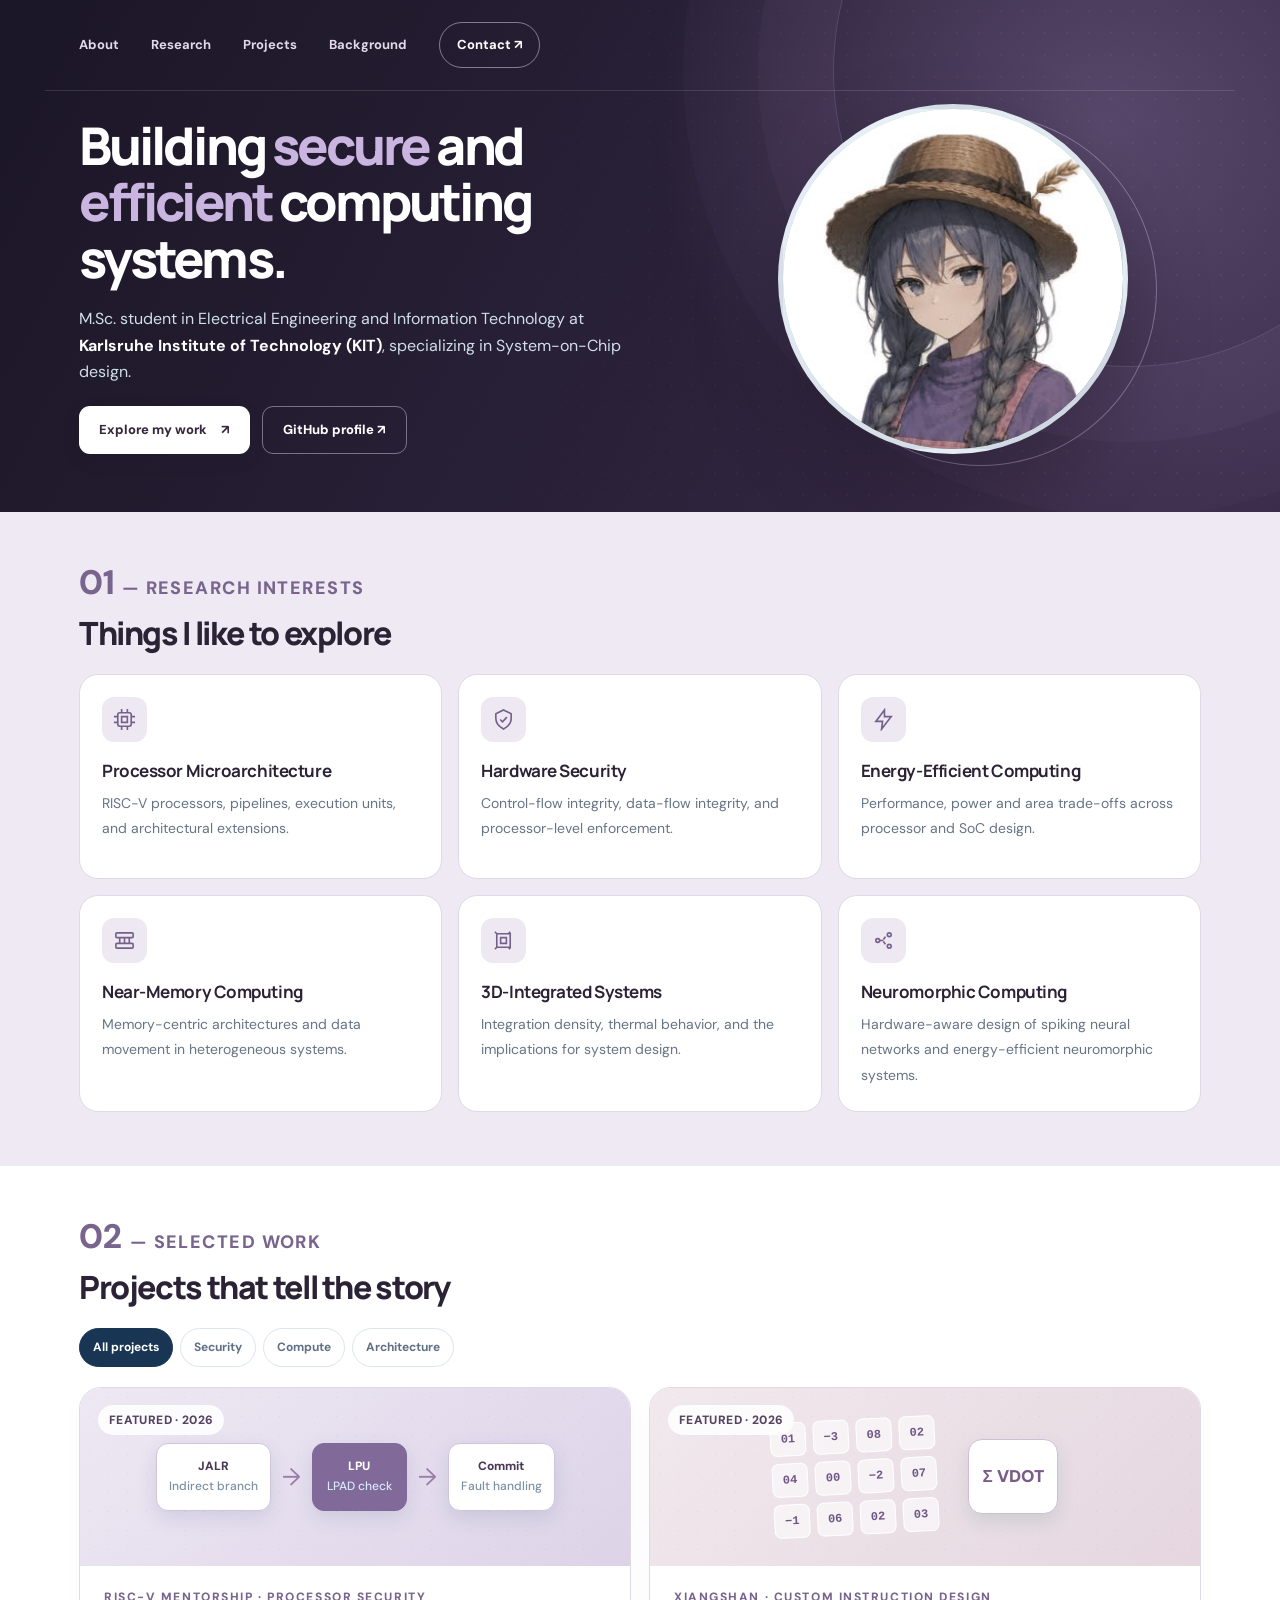
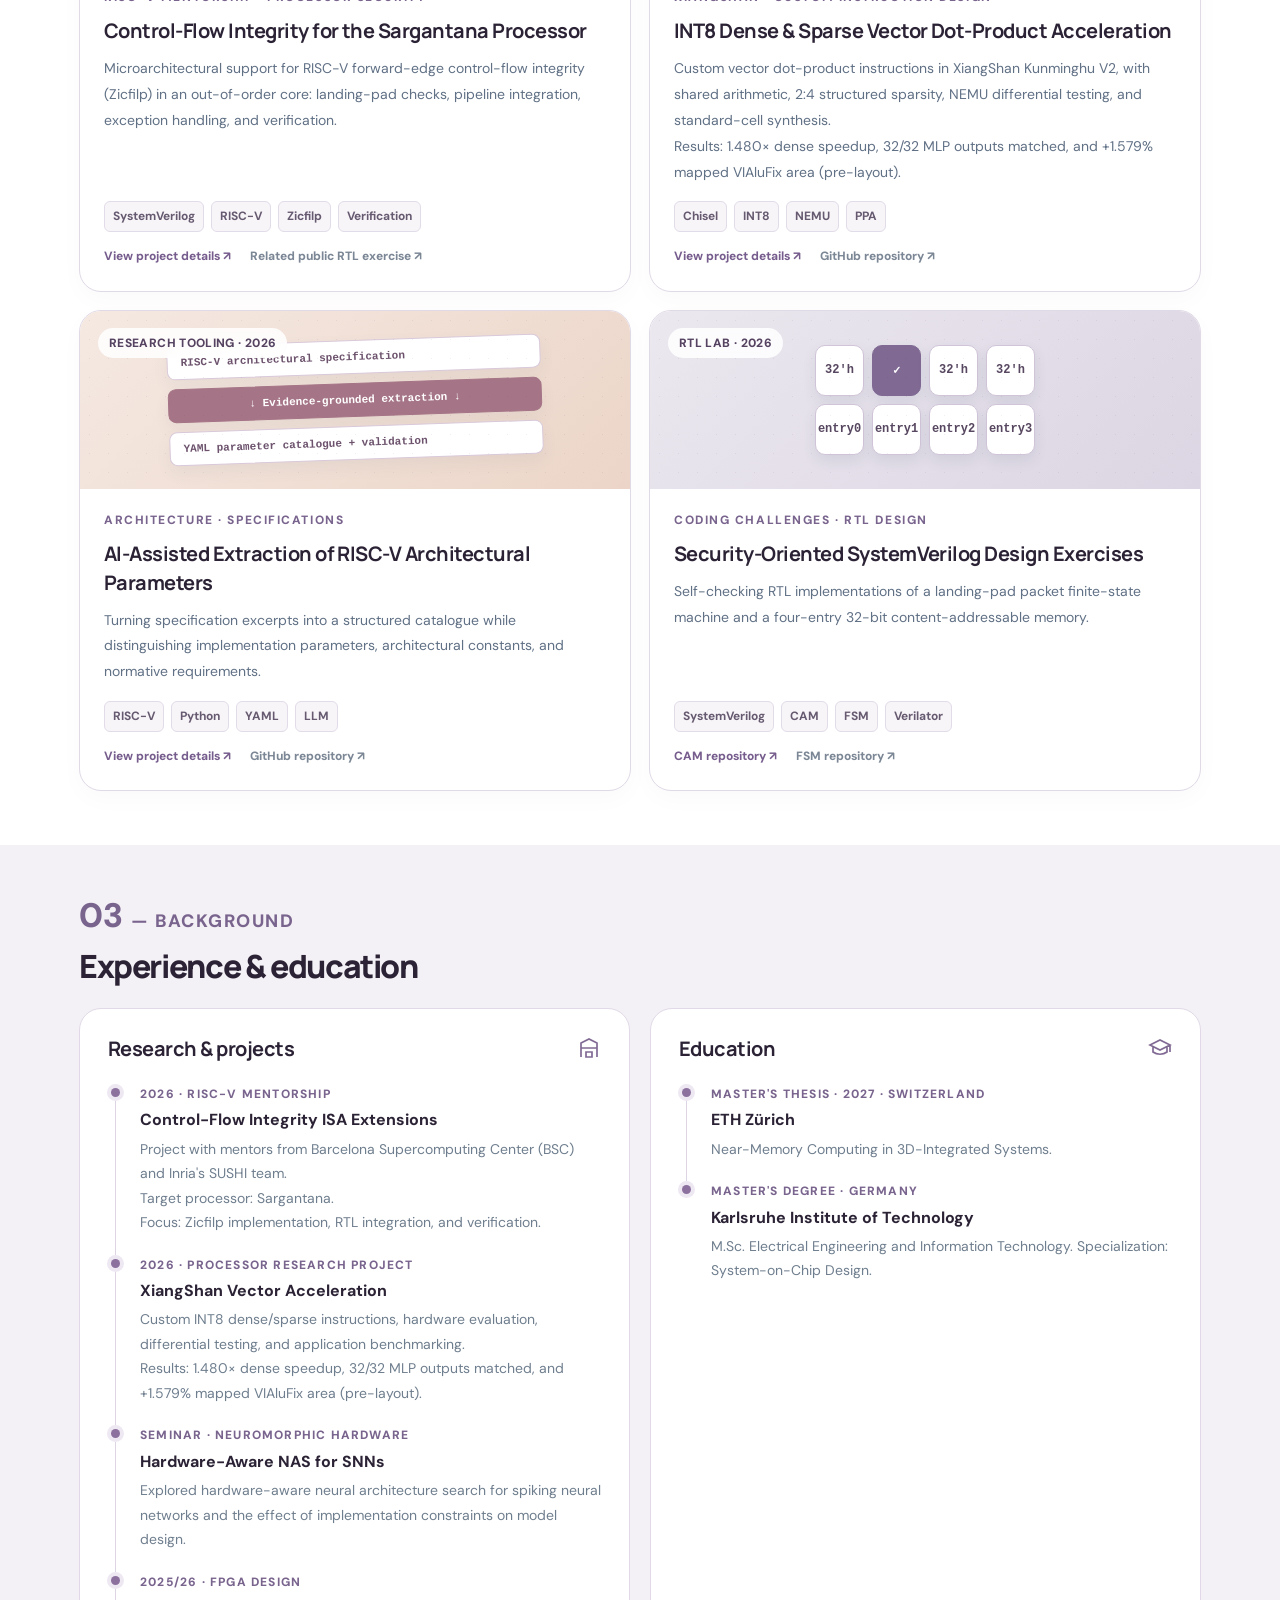
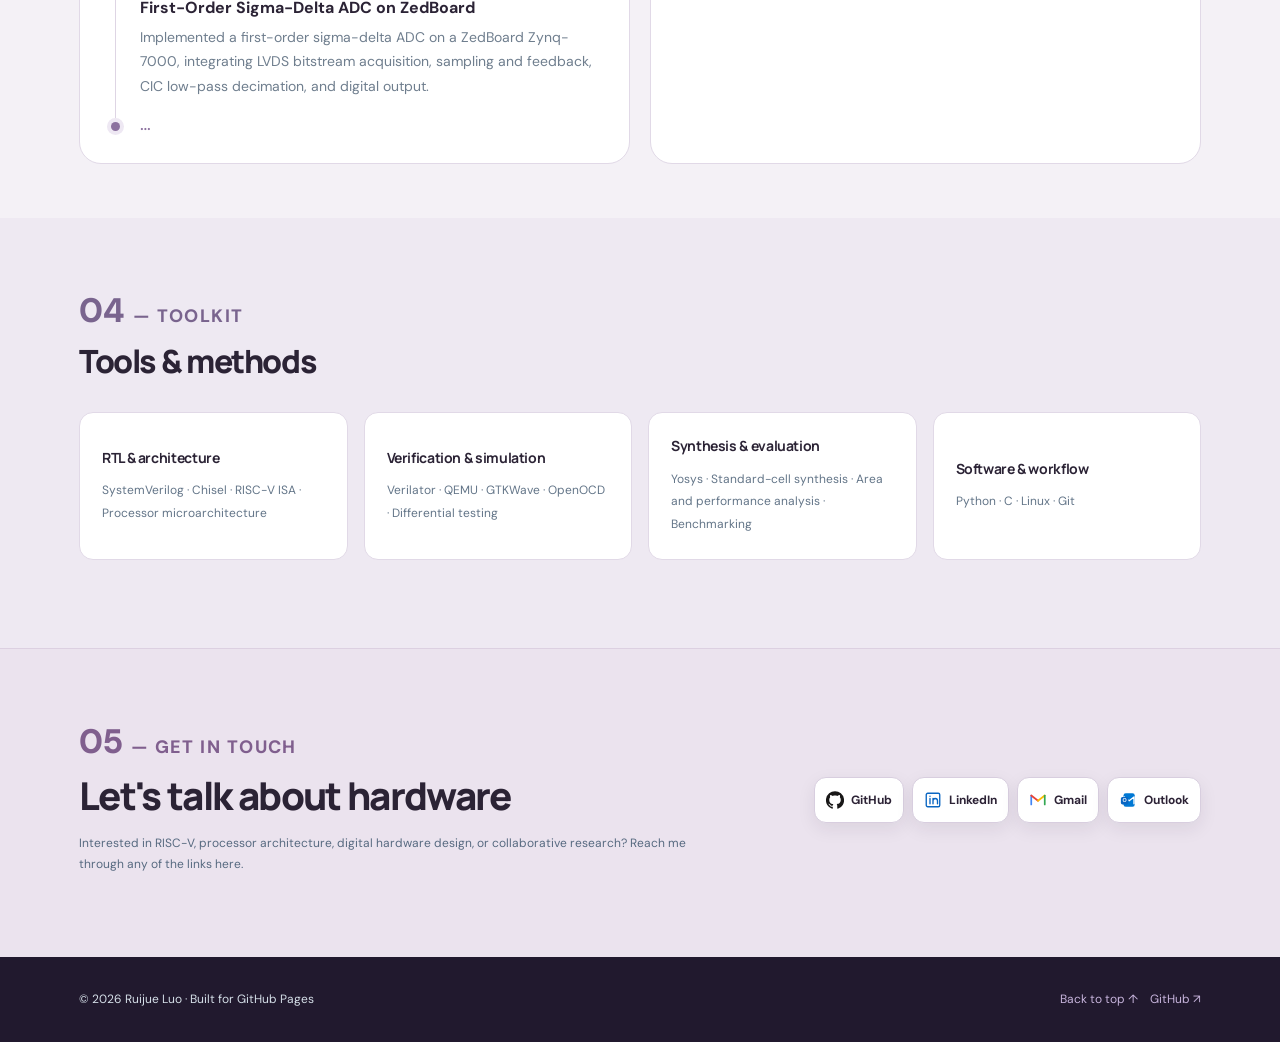
==== index.html @ 08367b72 "Use correct spelling ETH Zürich" ====
<!DOCTYPE html>
<html lang="en">
<head>
  <meta charset="utf-8">
  <meta name="viewport" content="width=device-width, initial-scale=1">
  <meta name="theme-color" content="#21192e">
  <meta name="description" content="Ruijue Luo · M.Sc. Electrical Engineering and Information Technology at KIT. RISC-V processor architecture, RTL design, computer architecture, and hardware security.">
  <meta property="og:type" content="website">
  <meta property="og:title" content="Ruijue Luo — Computer Architecture & Digital Hardware">
  <meta property="og:description" content="Research, hardware projects, and experience at the intersection of computer architecture and RTL design.">
  <title>Ruijue Luo — Computer Architecture & Digital Hardware</title>
  <style>
    @import url('https://fonts.googleapis.com/css2?family=DM+Sans:wght@400;500;600;700&family=Manrope:wght@400;500;600;700;800&display=swap');
    :root{--navy:#102337;--navy2:#172e45;--ink:#142339;--muted:#5f6b7c;--blue:#366cc7;--blue2:#7bcbf0;--line:#e1e6eb;--cream:#f6f8fa;--white:#fff;--surface:#fff;--shadow:0 24px 64px rgba(19,42,67,.09);--radius:22px}
    *{box-sizing:border-box}html{scroll-behavior:smooth}body{margin:0;background:var(--cream);color:var(--ink);font:15px/1.72 'DM Sans',Arial,sans-serif;-webkit-font-smoothing:antialiased}a{color:inherit;text-decoration:none}button{font:inherit}a:focus-visible,button:focus-visible{outline:3px solid #71bae5;outline-offset:3px}h1,h2,h3,p{margin-top:0}h1,h2,h3{font-family:'Manrope','DM Sans',sans-serif}h1{line-height:1.09;letter-spacing:-.056em;font-weight:800}h2{letter-spacing:-.043em;line-height:1.2;font-size:clamp(29px,3.3vw,47px);font-weight:800}h3{line-height:1.35;letter-spacing:-.026em}strong{font-weight:700}.container{max-width:1190px;margin:0 auto;padding:0 34px}.skip{position:absolute;left:-999px;top:0;z-index:100}.skip:focus{left:15px;top:15px;background:#fff;color:#000;padding:12px}
    .site-head{position:absolute;z-index:30;left:0;right:0;color:#fff}.head-inner{height:91px;display:flex;align-items:center;justify-content:space-between;gap:25px;border-bottom:1px solid rgba(255,255,255,.12)}.identity{display:flex;align-items:center;gap:11px;font-family:Manrope,sans-serif;font-weight:800;font-size:17px;letter-spacing:-.03em}.identity-symbol{display:grid;place-items:center;width:35px;height:35px;border:1px solid rgba(255,255,255,.45);border-radius:11px;color:#b4d9ff;letter-spacing:-.08em}.head-nav{display:flex;align-items:center;gap:32px;font-size:13px;font-weight:700;color:#cfdeeb}.head-nav a:hover{color:white}.nav-contact{border:1px solid rgba(255,255,255,.48);border-radius:100px;padding:11px 17px;color:#fff}.nav-toggle{display:none;border:1px solid #ffffff88;background:transparent;color:#fff;border-radius:10px;padding:4px 11px;font-size:24px}
    .hero{position:relative;color:#fff;isolation:isolate;min-height:702px;overflow:hidden;background:radial-gradient(circle at 86% 28%,rgba(49,105,157,.5),transparent 36%),linear-gradient(115deg,#0b1b2e 6%,#132b42 56%,#17334f 100%)}.hero::before{content:'';position:absolute;inset:0;z-index:-1;opacity:.32;background-image:radial-gradient(rgba(255,255,255,.16) .75px,transparent .75px);background-size:22px 22px;mask-image:linear-gradient(to right,transparent 19%,black 100%)}.hero::after{content:'';position:absolute;width:590px;height:590px;border:1px solid rgba(140,195,240,.16);border-radius:50%;right:-145px;top:-225px;box-shadow:0 0 0 80px rgba(140,195,240,.027),0 0 0 162px rgba(140,195,240,.018);pointer-events:none}.hero-grid{display:grid;grid-template-columns:1.12fr .88fr;align-items:center;gap:72px;padding-top:144px;padding-bottom:95px;min-height:700px}.eyebrow{display:flex;gap:12px;align-items:center;text-transform:uppercase;font-weight:800;letter-spacing:.19em;font-size:11px;color:#acd2ef;margin-bottom:28px}.eyebrow:before{content:'';width:26px;height:1px;background:#9dd3f6}.hero h1{max-width:720px;font-size:clamp(48px,5.3vw,74px);margin-bottom:26px}.hero h1 .accent{color:#9fd2ff}.hero-intro{max-width:578px;color:#d1deeb;font-size:17px;line-height:1.83;margin-bottom:29px}.hero-intro b{color:white}.hero-tags{display:flex;flex-wrap:wrap;gap:9px;margin-bottom:35px}.hero-tags span{border:1px solid #7797b250;background:#ffffff0b;padding:5px 12px;border-radius:100px;color:#e4eef6;font-size:12px}.actions{display:flex;gap:12px;align-items:center;flex-wrap:wrap}.button{display:inline-flex;align-items:center;justify-content:center;gap:14px;min-height:48px;padding:0 20px;border-radius:11px;background:#fff;color:#172f47;font-size:13px;font-weight:800;transition:.2s ease;box-shadow:0 6px 24px #0000000c}.button:hover{transform:translateY(-2px);box-shadow:0 12px 27px #0000001e}.button.ghost{background:transparent;color:#fff;border:1px solid rgba(255,255,255,.36);box-shadow:none}.button.ghost:hover{background:rgba(255,255,255,.08)}.button.blue{background:#2867c3;color:white}.portrait-area{position:relative;padding:16px 25px 35px 8px;justify-self:center;width:min(100%,430px)}.portrait-area:before{content:'';position:absolute;border:1px solid #8fb7da5c;inset:0 4px 33px 30px;border-radius:38px;transform:rotate(7deg)}.portrait-wrap{position:relative;aspect-ratio:4/4.75;border-radius:30px;overflow:hidden;border:5px solid rgba(255,255,255,.72);box-shadow:0 34px 84px rgba(0,0,0,.26);background:linear-gradient(142deg,#b8d9e9,#8daec7 42%,#496986);display:flex;align-items:center;justify-content:center}.portrait-wrap img{display:block;position:absolute;inset:0;width:100%;height:100%;object-fit:cover;object-position:center 36%;z-index:2}.portrait-design{width:100%;height:100%;position:relative;display:flex;align-items:center;justify-content:center;overflow:hidden}.portrait-design:before{content:'';position:absolute;width:120%;height:120%;border-radius:50%;border:1px solid #ffffff70;left:26%;top:-14%;box-shadow:0 0 0 55px #ffffff12,0 0 0 113px #ffffff07}.portrait-design span{position:relative;font:800 clamp(70px,8vw,140px)/1 Manrope,sans-serif;letter-spacing:-.1em;color:#ffffffb0;text-shadow:0 5px 15px #2c496933}.portrait-note{position:absolute;z-index:4;bottom:48px;left:50%;transform:translateX(-50%);width:max-content;max-width:85%;color:#1c3850;background:#fefefeeb;backdrop-filter:blur(16px);border:1px solid #ffffff8c;border-radius:100px;padding:9px 16px;font-size:11px;font-weight:800;letter-spacing:.05em;box-shadow:0 9px 30px #2439542a}.portrait-caption{display:flex;align-items:center;gap:8px;margin-top:21px;color:#d4e3f2;font-size:12px;letter-spacing:.03em}.portrait-caption:before{content:'';display:block;width:7px;height:7px;border-radius:50%;background:#79d1b2;box-shadow:0 0 0 4px #79d1b214}
    .keyline{background:#fff;border-bottom:1px solid var(--line)}.keyline-inner{display:grid;grid-template-columns:repeat(3,1fr);gap:0}.keyfact{padding:22px 30px;border-right:1px solid var(--line)}.keyfact:first-child{padding-left:0}.keyfact:last-child{border-right:none}.keyfact .micro{color:#7d8996;font-size:10px;letter-spacing:.16em;text-transform:uppercase;font-weight:800}.keyfact p{margin:4px 0 0;font-size:13px;line-height:1.5;color:#1c3248;font-weight:700}
    .section{padding:104px 0}.section.white{background:#fff}.section.soft{background:#eff3f7}.section-title{display:flex;justify-content:space-between;align-items:end;gap:34px;margin-bottom:40px}.section-title h2{margin:10px 0 0;max-width:740px}.section-label{color:#346eae;font-size:11px;text-transform:uppercase;font-weight:800;letter-spacing:.17em}.section-sub{color:var(--muted);max-width:365px;font-size:14px;line-height:1.75;margin:0 0 7px}.about{display:grid;grid-template-columns:1.33fr .67fr;gap:35px}.about-main{padding:40px 42px;border:1px solid var(--line);background:#fff;border-radius:var(--radius);box-shadow:0 8px 26px rgba(32,57,81,.026)}.about-main p{color:#4c5c6e;font-size:16px;line-height:1.95;margin-bottom:17px}.about-main p:first-child{color:#26384d;font-weight:500}.about-main p:last-child{margin-bottom:0}.about-aside{padding:35px 32px;border-radius:var(--radius);background:#dfeaf5;color:#1d3b58;display:flex;flex-direction:column;justify-content:space-between}.about-aside .sun{font-size:32px;color:#558dbb}.about-aside h3{font-size:20px;margin-bottom:10px}.about-aside p{font-size:13px;color:#526a82;margin-bottom:0}.small-overline{font-size:10px;font-weight:800;letter-spacing:.16em;text-transform:uppercase;color:#3771a8;margin-bottom:16px}
    .interests{display:grid;grid-template-columns:repeat(3,1fr);gap:16px}.interest{background:#fff;border:1px solid #e5ebf0;border-radius:19px;padding:27px 25px 28px;min-height:242px}.interest-icon{width:45px;height:45px;border-radius:12px;background:#e9f1fa;display:grid;place-items:center;color:#2c6cbb;margin-bottom:28px}.interest-icon svg{width:23px;height:23px}.interest h3{font-size:17px;margin-bottom:8px}.interest p{color:#667486;font-size:13px;line-height:1.8;margin:0}
    .projects-header{display:flex;justify-content:space-between;align-items:end;gap:25px;margin-bottom:28px}.filters{display:flex;gap:7px;flex-wrap:wrap}.filter{border:1px solid #dce4ec;background:#fff;color:#607085;font-weight:700;font-size:12px;padding:8px 13px;border-radius:100px;cursor:pointer}.filter[aria-pressed=true]{color:white;background:#183654;border-color:#183654}.projects{display:grid;grid-template-columns:repeat(2,1fr);gap:22px}.work-card{border-radius:22px;background:#fff;border:1px solid #e3e9ef;overflow:hidden;box-shadow:0 8px 24px rgba(20,44,72,.025);display:flex;flex-direction:column;transition:transform .2s,box-shadow .2s}.work-card:hover{transform:translateY(-4px);box-shadow:var(--shadow)}.work-card[hidden]{display:none}.work-visual{height:210px;position:relative;background:#e8eef5;overflow:hidden;display:flex;align-items:center;justify-content:center}.work-visual.blue{background:linear-gradient(140deg,#e5effb,#d5e6f8)}.work-visual.mint{background:linear-gradient(135deg,#e0f0ed,#cbe8e3)}.work-visual.warm{background:linear-gradient(135deg,#f0edf8,#dfe6f6)}.work-visual.slate{background:linear-gradient(135deg,#e7ecf1,#d4dde8)}.work-visual:after{content:'';position:absolute;inset:0;background-image:radial-gradient(#314f6f1b .8px,transparent .8px);background-size:19px 19px;opacity:.6}.work-category{position:absolute;z-index:3;top:17px;left:18px;background:#ffffffd9;color:#3b5771;backdrop-filter:blur(9px);padding:5px 11px;border-radius:100px;font-weight:800;font-size:10px;letter-spacing:.03em}.diagram{position:relative;z-index:2;display:flex;align-items:center;justify-content:center;gap:11px;color:#244665}.diagram-node{min-width:95px;background:#fff;border-radius:12px;border:1px solid #c7daeb;padding:15px 12px;text-align:center;box-shadow:0 7px 19px #214e7920;font-weight:800;font-size:12px;line-height:1.3}.diagram-node small{display:block;color:#7c90a2;font-size:10px;font-weight:500;margin-top:5px}.diagram-node.hot{background:#2b6dbc;color:#fff;border-color:#2b6dbc}.diagram-node.hot small{color:#d7eafe}.diagram-arrow{font-size:24px;color:#6587a4}.matrix{display:grid;grid-template-columns:repeat(4,36px);gap:7px;transform:rotate(-3deg)}.matrix span{font:700 12px monospace;color:#427267;padding:9px 0;text-align:center;background:#fff9;border:1px solid #fff;border-radius:7px}.compute{margin:0 20px;padding:22px 13px;border:1px solid #a0d5c3;background:#fff;border-radius:14px;font-weight:900;font-size:17px;color:#257160;box-shadow:0 8px 18px #1b7b6522}.spec-art{display:grid;gap:9px;width:68%;min-width:245px;transform:rotate(-2deg)}.spec-row{background:#fff;border:1px solid #c9d2e7;padding:10px 13px;border-radius:8px;font:700 11px monospace;color:#4b6085;box-shadow:0 7px 16px #51647d11}.spec-row.mid{background:#4f70ac;color:#fff;border-color:#4f70ac;text-align:center}.cam-grid{display:grid;grid-template-columns:repeat(4,49px);gap:8px}.cam-grid div{border-radius:10px;background:#fff;border:1px solid #b8c9db;height:51px;display:grid;place-items:center;color:#426180;font:700 12px monospace;box-shadow:0 6px 13px #45637a1c}.cam-grid div:nth-child(2){background:#2e628d;border-color:#2e628d;color:white}.work-body{padding:26px 28px 30px;flex:1;display:flex;flex-direction:column}.work-meta{color:#57749c;text-transform:uppercase;font-size:10px;letter-spacing:.13em;font-weight:800;margin-bottom:10px}.work-body h3{font-size:20px;line-height:1.43;margin:0 0 10px}.work-body>p{font-size:13px;line-height:1.85;color:#607085;margin:0 0 22px}.work-details{margin-top:auto}.pill-row{display:flex;gap:7px;flex-wrap:wrap;margin-bottom:18px}.pill{font-weight:700;font-size:10px;border:1px solid #e0e8ef;border-radius:6px;padding:4px 8px;color:#657588;background:#f8fafc}.work-links{display:flex;align-items:center;gap:19px;flex-wrap:wrap}.work-links a{color:#225f9e;font-weight:800;font-size:12px}.work-links a:hover{text-decoration:underline}.work-links .text-secondary{color:#7c8796}.work-note{font-size:12px;color:#637487;line-height:1.8;margin-top:22px}
    .metric-strip{background:#14314c;color:#fff}.metric-inner{display:grid;grid-template-columns:repeat(3,1fr);gap:0}.metric{padding:34px 31px;border-right:1px solid #ffffff29}.metric:first-child{padding-left:0}.metric:last-child{border:none}.metric b{font:800 33px/1.2 Manrope,sans-serif;letter-spacing:-.06em;color:#a3d6ff}.metric p{color:#c5d6e8;margin:8px 0 0;font-size:12px;line-height:1.7;max-width:260px}
    .journey{display:grid;grid-template-columns:1fr 1fr;gap:30px}.journey-panel{background:white;border:1px solid var(--line);border-radius:22px;padding:33px 34px}.panel-title{display:flex;justify-content:space-between;align-items:center;gap:15px;margin-bottom:29px}.panel-title h3{font-size:20px;margin:0}.panel-title svg{color:#4476aa;width:24px;height:24px}.journey-item{position:relative;padding:0 0 27px 24px;border-left:1px solid #d6e1ec;margin-left:7px}.journey-item:before{content:'';position:absolute;left:-5px;top:4px;width:9px;height:9px;border-radius:50%;background:#477db9;box-shadow:0 0 0 4px #e7f1fa}.journey-item:last-child{padding-bottom:0;border-left-color:transparent}.journey-item .date{color:#5984ae;font-size:10px;text-transform:uppercase;font-weight:800;letter-spacing:.1em;margin-bottom:4px}.journey-item h4{font-size:15px;line-height:1.45;margin:0 0 5px}.journey-item p{font-size:12px;color:#6f7e8e;line-height:1.75;margin:0}.skills{display:grid;grid-template-columns:repeat(4,1fr);gap:12px}.skill-group{border:1px solid var(--line);padding:21px 22px;background:white;border-radius:14px}.skill-group h3{font-size:14px;margin:0 0 12px}.skill-group p{font-size:12px;line-height:1.9;color:#637588;margin:0}
    .contact{background:#e1ecf7;padding:78px 0}.contact-inner{display:flex;justify-content:space-between;align-items:center;gap:50px}.contact h2{max-width:710px;margin:10px 0 14px}.contact p{max-width:625px;font-size:14px;color:#576a80;line-height:1.8;margin-bottom:0}.contact .button{flex-shrink:0}.footer{background:#102438;color:#d5dfe8;padding:25px 0}.footer-inner{display:flex;justify-content:space-between;align-items:center;gap:20px;font-size:11px}.footer a{color:#9cc7f0}.footer a:hover{text-decoration:underline}
    .project-modal{position:fixed;z-index:60;inset:0;background:#0a1c2d99;display:none;justify-content:center;align-items:center;padding:22px;backdrop-filter:blur(5px)}.project-modal.open{display:flex}.modal-content{position:relative;width:min(100%,720px);background:#fff;border-radius:22px;box-shadow:0 25px 100px #0003;padding:42px;max-height:88vh;overflow:auto}.modal-close{position:absolute;right:18px;top:18px;border:1px solid #d9e3ed;background:#f6f9fc;color:#203a52;width:35px;height:35px;border-radius:50%;cursor:pointer;font-size:21px}.modal-content .label{font-size:11px;font-weight:800;color:#3a72b1;letter-spacing:.16em;text-transform:uppercase}.modal-content h2{font-size:31px;margin:14px 0}.modal-content p,.modal-content li{color:#526779;font-size:14px;line-height:1.9}.modal-content ul{padding-left:21px}.modal-content .button{margin-top:10px}
    @media(max-width:1050px){.hero-grid{gap:30px}.hero h1{font-size:clamp(42px,5.2vw,65px)}.portrait-area{padding-right:10px}.keyfact{padding:20px 20px}.work-body{padding:25px 23px}.diagram{transform:scale(.83)}}
    @media(max-width:780px){.container{padding:0 22px}.head-inner{height:76px}.head-nav{display:none;position:absolute;top:75px;left:0;right:0;padding:24px;background:#102337;align-items:flex-start;flex-direction:column;gap:19px;box-shadow:0 15px 30px #0003}.head-nav.show{display:flex}.nav-toggle{display:block}.hero-grid{grid-template-columns:1fr;gap:38px;padding-top:125px;padding-bottom:60px}.hero{min-height:0}.hero h1{font-size:clamp(43px,8vw,64px)}.hero-intro{font-size:15px}.portrait-area{max-width:420px;margin:auto;width:85%;padding-right:28px}.portrait-wrap{aspect-ratio:4/3.8}.keyline-inner{grid-template-columns:1fr}.keyfact,.keyfact:first-child{padding:15px 2px;border-right:none;border-bottom:1px solid var(--line)}.keyfact:last-child{border:none}.section{padding:70px 0}.section-title,.projects-header{align-items:start;flex-direction:column}.about{grid-template-columns:1fr}.interests{grid-template-columns:repeat(2,1fr)}.journey{grid-template-columns:1fr}.skills{grid-template-columns:1fr 1fr}.contact-inner{align-items:start;flex-direction:column;gap:23px}.metric-inner{grid-template-columns:1fr}.metric,.metric:first-child{padding:25px 0;border-right:none;border-bottom:1px solid #ffffff20}.metric:last-child{border:0}}
    @media(max-width:570px){.container{padding:0 19px}.hero h1{font-size:43px}.hero-tags span{font-size:11px}.portrait-area{width:100%;max-width:350px;padding:5px 25px 26px 0}.portrait-wrap{aspect-ratio:4/4.3}.portrait-caption{font-size:11px}.section-title h2{font-size:31px}.about-main{padding:26px 23px}.about-main p{font-size:14px}.interests,.projects,.skills{grid-template-columns:1fr}.interest{min-height:auto}.work-visual{height:193px}.work-body h3{font-size:19px}.diagram{gap:7px;transform:scale(.82)}.diagram-node{min-width:80px}.journey-panel{padding:27px 25px}.contact{padding:58px 0}.footer-inner{align-items:flex-start;flex-direction:column}.modal-content{padding:32px 22px}.modal-content h2{font-size:25px}}
    @media(prefers-reduced-motion:reduce){*{scroll-behavior:auto!important;transition:none!important}}
  
    /* Balanced type scale: clearer headings, readable labels and body copy. */
    h2{font-size:clamp(28px,3vw,42px)}
    .hero h1{font-size:clamp(44px,5vw,68px)}
    .hero-intro{font-size:16px}
    .eyebrow,.keyfact .micro,.section-label,.work-category,.work-meta,.pill,.journey-item .date,.modal-content .label,.footer-inner{font-size:11px}
    .small-overline,.diagram-node small{font-size:11px}
    .interest p,.work-body>p,.journey-item p{font-size:14px}
    .journey-item h4{font-size:16px}
    /* Final hero and label scale adjustment. */
    .hero h1{font-size:clamp(40px,4.5vw,58px)}
    .eyebrow,.keyfact .micro,.section-label,.work-category,.work-meta,.pill,.journey-item .date,.modal-content .label,.footer-inner,.small-overline,.diagram-node small{font-size:12px}
    .portrait-note{font-size:12px}
    .portrait-caption{font-size:13px}
    @media(max-width:780px){.hero h1{font-size:clamp(39px,8vw,52px)}}
    @media(max-width:570px){.hero h1{font-size:40px}.portrait-caption{font-size:12px}}


    /* Sage, graphite and soft white palette */
    :root{--navy:#202c26;--navy2:#2d3c33;--ink:#202b25;--muted:#68736b;--blue:#64866a;--blue2:#b8d0aa;--line:#dfe5dd;--cream:#f5f7f2;--white:#fff;--surface:#fff;--shadow:0 24px 64px rgba(30,47,36,.10)}
    body{background:#f5f7f2;color:#202b25}
    .hero{background:radial-gradient(circle at 86% 28%,rgba(100,134,106,.38),transparent 36%),linear-gradient(115deg,#1b2822 6%,#25362c 56%,#304337 100%)}
    .hero::after{border-color:rgba(184,208,170,.20);box-shadow:0 0 0 80px rgba(184,208,170,.035),0 0 0 162px rgba(184,208,170,.022)}
    .eyebrow{color:#c3d7b9}.eyebrow:before{background:#a8c49b}.hero h1 .accent{color:#b9d1a9}
    .hero-tags span{border-color:rgba(184,208,170,.28);background:rgba(255,255,255,.055)}
    .button{color:#24372b}.button.blue,.modal-content .button.blue{background:#66866b;color:#fff}.button.blue:hover{background:#55775b}.button.ghost{border-color:rgba(224,237,220,.45)}
    .portrait-area:before{border-color:rgba(184,208,170,.42)}.portrait-caption{color:#d8e4d4}.portrait-caption:before{background:#a4c695;box-shadow:0 0 0 4px rgba(164,198,149,.15)}
    .section-label,.small-overline{color:#5f8064}.section.soft{background:#f0f3ed}
    .interest{border-color:#e0e6df}.interest-icon{background:#e7efe5;color:#5d8061}.work-card{border-color:#e0e6df}
    .work-visual.blue{background:linear-gradient(140deg,#edf3e9,#dfeade)}.work-visual.mint{background:linear-gradient(135deg,#e8f1eb,#d9e9dc)}.work-visual.warm{background:linear-gradient(135deg,#f4eee7,#ebded0)}.work-visual.slate{background:linear-gradient(135deg,#ecefeb,#dfe5dd)}
    .work-category{color:#405c45}.diagram-node{border-color:#cbd9c7;color:#385441}.diagram-node.hot{background:#66866b;border-color:#66866b}.diagram-arrow{color:#7b9a78}
    .matrix span{color:#4d7355}.compute{border-color:#b9d1b7;color:#4c7455}.spec-row{border-color:#d7d8c8;color:#6c6951}.spec-row.mid{background:#82936c;border-color:#82936c}
    .cam-grid div{border-color:#cbd7cb;color:#526a54}.cam-grid div:nth-child(2){background:#66866b;border-color:#66866b}
    .work-meta,.journey-item .date{color:#5f8064}.work-links a{color:#527859}.pill{border-color:#e1e7df;color:#5d6b5f;background:#f6f8f4}
    .journey-item:before{background:#6d9270;box-shadow:0 0 0 4px #e8f0e6}.journey-item{border-left-color:#d9e3d7}.panel-title svg{color:#66866b}
    .metric-strip{background:#26372e}.metric b{color:#bdd5ad}.contact{background:#e7eee4}.contact .section-label{color:#5a795f}
    .footer{background:#1b2822}.footer a{color:#b9d1aa}.modal-content .label{color:#5f8064}.modal-close{color:#334b37}
    .section{padding:78px 0}.section-title{margin-bottom:30px}.hero{min-height:620px}.hero-grid{min-height:620px;padding-top:122px;padding-bottom:55px;gap:54px}.hero h1{font-size:clamp(40px,4.35vw,56px)}.projects-header{margin-bottom:24px}
    @media(max-width:780px){.section{padding:66px 0}.hero{min-height:0}.hero-grid{min-height:0;padding-top:116px;padding-bottom:52px;gap:34px}.hero h1{font-size:clamp(39px,8vw,52px)}}
    @media(max-width:570px){.section{padding:58px 0}.hero-grid{padding-top:108px;padding-bottom:45px}.hero h1{font-size:40px}}

  
    /* Deep plum, smoky lavender and warm apricot palette inspired by the desktop wallpaper */
    :root{--navy:#21192e;--navy2:#372a45;--ink:#2b2335;--muted:#71677b;--blue:#76628e;--blue2:#c8b6dc;--line:#ded6e4;--cream:#f4f1f6;--white:#fff;--surface:#fff;--shadow:0 18px 44px rgba(43,29,59,.10)}
    body{background:#f4f1f6;color:#2b2335}
    a:focus-visible,button:focus-visible{outline-color:#c28a72}
    .identity-symbol{color:#d6c5e7}
    .head-nav{color:#e3d9ec}.nav-contact{border-color:rgba(222,208,236,.52)}
    .hero{background:radial-gradient(circle at 86% 25%,rgba(142,119,168,.42),transparent 38%),linear-gradient(118deg,#1c1728 5%,#2a2138 54%,#3a2b49 100%)}
    .hero::after{border-color:rgba(198,178,220,.20);box-shadow:0 0 0 75px rgba(198,178,220,.035),0 0 0 150px rgba(198,178,220,.022)}
    .eyebrow{color:#d0c0e2}.eyebrow:before{background:#b5a1cb}.hero h1 .accent{color:#c9b5df}
    .hero-tags span{border-color:rgba(207,190,226,.29);background:rgba(255,255,255,.06);color:#eee7f4}
    .button{color:#38263d}.button.blue,.modal-content .button.blue{background:#bd765d;color:#fff}.button.blue:hover{background:#a9614a}.button.ghost{border-color:rgba(220,205,232,.48)}
    .portrait-area:before{border-color:rgba(199,177,220,.48)}.portrait-caption{color:#ddd2e8}.portrait-caption:before{background:#cf8c70;box-shadow:0 0 0 4px rgba(207,140,112,.16)}
    .section.soft{background:#eee9f2}.section-label,.small-overline{color:#79648e}
    .interest{border-color:#e0d9e6}.interest-icon{background:#eee8f3;color:#75608b}
    .work-card{border-color:#e0d9e6}.work-visual.blue{background:linear-gradient(140deg,#eee8f3,#ddd3e8)}.work-visual.mint{background:linear-gradient(135deg,#f1e9ed,#e5d6df)}.work-visual.warm{background:linear-gradient(135deg,#f5e9e2,#ecd5c8)}.work-visual.slate{background:linear-gradient(135deg,#ebe8ef,#dcd5e3)}
    .work-visual:after{background-image:radial-gradient(rgba(73,51,88,.13) .8px,transparent .8px)}
    .work-category{color:#554361}.diagram{color:#51405f}.diagram-node{border-color:#d0c3da;color:#493755}.diagram-node.hot{background:#816a99;border-color:#816a99}.diagram-arrow{color:#997da8}
    .matrix span{color:#705687}.compute{border-color:#d1bdd7;color:#795c87}.spec-row{border-color:#d9c9da;color:#6c526c}.spec-row.mid{background:#a57486;border-color:#a57486}
    .cam-grid div{border-color:#d0c4d8;color:#574760}.cam-grid div:nth-child(2){background:#806a94;border-color:#806a94}
    .work-meta,.journey-item .date{color:#79648e}.work-links a{color:#765d8d}.work-note a{color:#a7604a!important}.pill{border-color:#e2dbe8;color:#665a70;background:#f8f5f9}
    .journey-panel,.skill-group{border-color:#e1d9e7}.panel-title svg{color:#806a94}.journey-item{border-left-color:#ded5e4}.journey-item:before{background:#8c719f;box-shadow:0 0 0 4px #eee8f3}
    .metric-strip{background:#30243c}.metric b{color:#d0bde3}.contact{background:#ebe3ee}.contact .section-label{color:#805f8e}.footer{background:#21192e}.footer a{color:#c7b4dc}.modal-content .label{color:#79648e}.modal-close{color:#4b3c55}
    /* Tighter desktop rhythm: keep the hero and content blocks compact */
    .section{padding:54px 0}.section-title{gap:24px;margin-bottom:22px}.section-title h2{font-size:clamp(28px,2.9vw,40px)}
    .hero{min-height:0}.hero-grid{min-height:0;padding-top:94px;padding-bottom:34px;gap:38px}.hero h1{font-size:clamp(38px,4.1vw,52px);margin-bottom:18px}.eyebrow{margin-bottom:18px}.hero-intro{line-height:1.68;margin-bottom:20px}.hero-tags{margin-bottom:22px}
    .portrait-area{width:min(100%,385px);padding:10px 20px 24px 8px}.portrait-wrap{aspect-ratio:4/4.35}.portrait-caption{margin-top:15px}
    .interest{min-height:205px;padding:22px 22px 23px}.interest-icon{margin-bottom:18px}.projects{gap:18px}.projects-header{margin-bottom:20px}.work-visual{height:178px}.work-body{padding:21px 24px 24px}.work-body>p{margin-bottom:16px}.pill-row{margin-bottom:14px}.work-note{margin-top:16px}
    .journey{gap:20px}.journey-panel{padding:26px 28px}.panel-title{margin-bottom:22px}.journey-item{padding-bottom:20px}.skills{gap:10px}.skill-group{padding:17px 18px}.contact{padding:48px 0}
    @media(max-width:1050px){.hero-grid{gap:26px}.hero h1{font-size:clamp(38px,4.6vw,50px)}.portrait-area{width:min(100%,360px)}}
    @media(max-width:780px){.section{padding:44px 0}.section-title{margin-bottom:19px;gap:12px}.hero{min-height:0}.hero-grid{min-height:0;padding-top:104px;padding-bottom:38px;gap:27px}.hero h1{font-size:clamp(38px,7.5vw,50px)}.portrait-area{width:min(100%,360px);padding:4px 18px 20px 0}.portrait-wrap{aspect-ratio:4/3.8}.interests{gap:12px}.interest{min-height:185px}.journey{gap:15px}.journey-panel{padding:23px 22px}}
    @media(max-width:570px){.section{padding:38px 0}.hero-grid{padding-top:98px;padding-bottom:32px}.hero h1{font-size:38px}.hero-tags{margin-bottom:19px}.interest{min-height:0;padding:20px}.work-visual{height:165px}.contact{padding:40px 0}}

  
    /* Circular avatar crop inspired by GitHub profile avatars */
    .portrait-area:before{inset:10px 10px auto auto;width:min(calc(100% - 20px),350px);aspect-ratio:1;border-radius:50%;transform:translate(12px,10px) rotate(7deg)}
    .portrait-wrap{width:min(100%,350px);aspect-ratio:1/1;border-radius:50%}
    .portrait-wrap img{object-position:center 0%}
    @media(max-width:780px){.portrait-area:before{width:min(calc(100% - 18px),320px)}.portrait-wrap{width:min(100%,320px);aspect-ratio:1/1}}
    @media(max-width:570px){.portrait-area:before{width:min(calc(100% - 30px),300px)}.portrait-wrap{width:min(100%,300px);aspect-ratio:1/1}}


    .contact-links{display:flex;align-items:center;justify-content:flex-end;gap:10px;flex-wrap:wrap}
    .social-link{display:inline-flex;align-items:center;justify-content:center;gap:9px;min-height:46px;padding:0 15px;border:1px solid #d8cedf;border-radius:12px;background:#fff;color:#2c2235;font-size:13px;font-weight:700;box-shadow:0 6px 18px rgba(40,25,55,.08);transition:transform .18s ease,box-shadow .18s ease}
    .social-link:hover{transform:translateY(-2px);box-shadow:0 10px 24px rgba(40,25,55,.14)}
    .social-link svg{width:18px;height:18px;fill:none;stroke:currentColor;stroke-width:1.8;stroke-linecap:round;stroke-linejoin:round}
    @media(max-width:780px){.contact-links{justify-content:flex-start}}
  
    /* Give the toolkit, contact section and footer a calmer closing rhythm. */
    #toolkit.section{padding:76px 0 88px}
    #toolkit .section-title{margin-bottom:32px}
    #toolkit .skills{gap:16px}
    #toolkit .skill-group{min-height:122px;padding:24px 22px;display:flex;flex-direction:column;justify-content:center}
    #toolkit .skill-group p{line-height:1.85}
    .contact{padding:76px 0 82px;border-top:1px solid rgba(128,95,142,.14)}
    .contact-inner{gap:54px}
    .footer{padding:32px 0}
    .footer-inner{font-size:12px}
    .contact-links{display:flex;align-items:center;justify-content:flex-end;gap:8px;flex-wrap:nowrap;min-width:0;flex-shrink:0}
    .social-link{width:auto;min-height:46px;padding:0 11px;gap:7px;font-size:12px;white-space:nowrap}
    .journey-more{padding-bottom:0;border-left-color:transparent;min-height:18px}
    .timeline-ellipsis{display:block;color:#8c719f;font-size:19px;line-height:1;letter-spacing:.18em;transform:translateY(-4px)}
    .section-number{font-size:16px;letter-spacing:.12em}
    .section-label-name{font-size:10px;letter-spacing:.15em}
    .section-title h2{font-size:clamp(27px,2.5vw,35px)}
    @media(max-width:780px){.contact-links{width:min(100%,420px);min-width:0;flex-wrap:wrap;justify-content:flex-start}}
  
    /* Make section numbers lead while keeping their descriptors quiet. */
    .section-label{display:inline-flex;align-items:baseline;gap:7px}
    .section-number{font-size:21px;line-height:1;font-weight:800;letter-spacing:.02em}
    .section-label-name{font-size:9px;letter-spacing:.13em}

    .section-number{font-size:24px}

    /* Brand colors for the first two contact icons. */
    .contact-links .social-link:nth-child(1) svg{color:#181717}
    .contact-links .social-link:nth-child(2) svg{color:#0a66c2}
    .section-number{font-size:34px !important;line-height:1;font-weight:800;letter-spacing:.01em}
    .section-label-name{font-size:18px !important;letter-spacing:.08em !important;font-weight:800}
    .section-sub{font-size:12px !important;line-height:1.7}
    .contact-inner > div:first-child p{font-size:12px;line-height:1.75}
    @media(max-width:570px){.section-number{font-size:29px !important}.section-label-name{font-size:15px !important}}
    </style>
</head>
<body>
  <a class="skip" href="#main">Skip to content</a>
  <header class="site-head">
    <div class="container head-inner">
      
      <button class="nav-toggle" id="navToggle" type="button" aria-label="Open navigation" aria-controls="headNav" aria-expanded="false">☰</button>
      <nav class="head-nav" id="headNav" aria-label="Primary navigation">
        <a href="#about">About</a><a href="#research">Research</a><a href="#projects">Projects</a><a href="#background">Background</a><a class="nav-contact" href="#contact">Contact ↗</a>
      </nav>
    </div>
  </header>
  <main id="main">
    <section class="hero" id="about">
      <div class="container hero-grid">
        <div>
          
          <h1>Building <span class="accent">secure</span> and <span class="accent">efficient</span> computing systems.</h1>
          
          <p class="hero-intro">M.Sc. student in Electrical Engineering and Information Technology at <b>Karlsruhe Institute of Technology (KIT)</b>, specializing in System-on-Chip design.</p>
          
          <div class="actions"><a class="button" href="#projects">Explore my work <span aria-hidden="true">↗</span></a><a class="button ghost" href="https://github.com/Jade0x13157A6" target="_blank" rel="noopener noreferrer">GitHub profile ↗</a></div>
        </div>
        <div class="portrait-area">
          <div class="portrait-wrap">
            <div class="portrait-design" aria-hidden="true"><span>RL</span></div>
            <img src="profile.jpg" alt="Portrait of Ruijue Luo" id="portrait" style="display:none" onload="this.style.display='block';document.getElementById('photoNote').hidden=true" onerror="this.remove()">
            <div class="portrait-note" id="photoNote">PERSONAL PHOTO · ADD PROFILE.JPG</div>
          </div>
        </div>
      </div>
    </section>
    <section class="section soft" id="research"><div class="container">
      <div class="section-title"><div><span class="section-label"><span class="section-number">01</span><span class="section-label-name">— Research interests</span></span><h2>Things I like to explore</h2></div></div>
      <div class="interests">
        <article class="interest"><div class="interest-icon"><svg viewBox="0 0 24 24" fill="none" stroke="currentColor" stroke-width="1.7"><rect x="5" y="5" width="14" height="14" rx="2"/><path d="M9 1v4m6-4v4M9 19v4m6-4v4M1 9h4m-4 6h4m14-6h4m-4 6h4M9 9h6v6H9z"/></svg></div><h3>Processor Microarchitecture</h3><p>RISC-V processors, pipelines, execution units, and architectural extensions.</p></article>
        <article class="interest"><div class="interest-icon"><svg viewBox="0 0 24 24" fill="none" stroke="currentColor" stroke-width="1.7"><path d="M12 2l8 4v5c0 5-3.5 8.5-8 11-4.5-2.5-8-6-8-11V6z"/><path d="m8.5 12 2.5 2.5 4.5-5"/></svg></div><h3>Hardware Security</h3><p>Control-flow integrity, data-flow integrity, and processor-level enforcement.</p></article>
        <article class="interest"><div class="interest-icon"><svg viewBox="0 0 24 24" fill="none" stroke="currentColor" stroke-width="1.7"><path d="m13 2-9 12h7l-1 8 10-13h-7z"/></svg></div><h3>Energy-Efficient Computing</h3><p>Performance, power and area trade-offs across processor and SoC design.</p></article>
        <article class="interest"><div class="interest-icon"><svg viewBox="0 0 24 24" fill="none" stroke="currentColor" stroke-width="1.7"><rect x="3" y="4" width="18" height="5" rx="1"/><rect x="3" y="15" width="18" height="5" rx="1"/><path d="M7 9v6m5-6v6m5-6v6"/></svg></div><h3>Near-Memory Computing</h3><p>Memory-centric architectures and data movement in heterogeneous systems.</p></article>
        <article class="interest"><div class="interest-icon"><svg viewBox="0 0 24 24" fill="none" stroke="currentColor" stroke-width="1.7"><path d="M5 5h14v14H5zM9 9h6v6H9zM3 3l2 2m14-2-2 2M3 21l2-2m14 2-2-2"/></svg></div><h3>3D-Integrated Systems</h3><p>Integration density, thermal behavior, and the implications for system design.</p></article>
        <article class="interest"><div class="interest-icon"><svg viewBox="0 0 24 24" fill="none" stroke="currentColor" stroke-width="1.7"><circle cx="6" cy="12" r="2"/><circle cx="18" cy="6" r="2"/><circle cx="18" cy="18" r="2"/><path d="M8 12h4m2-4-2 3m2 5-2-3"/></svg></div><h3>Neuromorphic Computing</h3><p>Hardware-aware design of spiking neural networks and energy-efficient neuromorphic systems.</p></article>
      </div>
    </div></section>

    <section class="section white" id="projects"><div class="container">
      <div class="section-title"><div><span class="section-label"><span class="section-number">02</span><span class="section-label-name">— Selected work</span></span><h2>Projects that tell the story</h2></div></div>
      <div class="projects-header"><div class="filters" role="group" aria-label="Filter projects"><button class="filter" type="button" data-filter="all" aria-pressed="true">All projects</button><button class="filter" type="button" data-filter="security" aria-pressed="false">Security</button><button class="filter" type="button" data-filter="compute" aria-pressed="false">Compute</button><button class="filter" type="button" data-filter="architecture" aria-pressed="false">Architecture</button></div></div>
      <div class="projects">
        <article class="work-card" data-category="security architecture"><div class="work-visual blue"><span class="work-category">FEATURED · 2026</span><div class="diagram"><div class="diagram-node">JALR<small>Indirect branch</small></div><span class="diagram-arrow">→</span><div class="diagram-node hot">LPU<small>LPAD check</small></div><span class="diagram-arrow">→</span><div class="diagram-node">Commit<small>Fault handling</small></div></div></div><div class="work-body"><div class="work-meta">RISC-V Mentorship · Processor Security</div><h3>Control-Flow Integrity for the Sargantana Processor</h3><p>Microarchitectural support for RISC-V forward-edge control-flow integrity (Zicfilp) in an out-of-order core: landing-pad checks, pipeline integration, exception handling, and verification.</p><div class="work-details"><div class="pill-row"><span class="pill">SystemVerilog</span><span class="pill">RISC-V</span><span class="pill">Zicfilp</span><span class="pill">Verification</span></div><div class="work-links"><a href="#" data-modal="cfi">View project details ↗</a><a class="text-secondary" href="https://github.com/Jade0x13157A6/Implementation-of-the-RISC-V-ISA-Extensions-for-Control-Flow-Integrity" target="_blank" rel="noopener noreferrer">Related public RTL exercise ↗</a></div></div></div></article>
        <article class="work-card" data-category="compute architecture"><div class="work-visual mint"><span class="work-category">FEATURED · 2026</span><div class="diagram"><div class="matrix"><span>01</span><span>−3</span><span>08</span><span>02</span><span>04</span><span>00</span><span>−2</span><span>07</span><span>−1</span><span>06</span><span>02</span><span>03</span></div><div class="compute">Σ VDOT</div></div></div><div class="work-body"><div class="work-meta">XiangShan · Custom Instruction Design</div><h3>INT8 Dense & Sparse Vector Dot-Product Acceleration</h3><p>Custom vector dot-product instructions in XiangShan Kunminghu V2, with shared arithmetic, 2:4 structured sparsity, NEMU differential testing, and standard-cell synthesis.<br>Results: 1.480× dense speedup, 32/32 MLP outputs matched, and +1.579% mapped VIAluFix area (pre-layout).</p><div class="work-details"><div class="pill-row"><span class="pill">Chisel</span><span class="pill">INT8</span><span class="pill">NEMU</span><span class="pill">PPA</span></div><div class="work-links"><a href="#" data-modal="vdot">View project details ↗</a><a class="text-secondary" href="https://github.com/Jade0x13157A6/cie2026-xiangshan-vdot" target="_blank" rel="noopener noreferrer">GitHub repository ↗</a></div></div></div></article>
        <article class="work-card" data-category="architecture"><div class="work-visual warm"><span class="work-category">RESEARCH TOOLING · 2026</span><div class="spec-art"><div class="spec-row">RISC-V architectural specification</div><div class="spec-row mid">↓ Evidence-grounded extraction ↓</div><div class="spec-row">YAML parameter catalogue + validation</div></div></div><div class="work-body"><div class="work-meta">Architecture · Specifications</div><h3>AI-Assisted Extraction of RISC-V Architectural Parameters</h3><p>Turning specification excerpts into a structured catalogue while distinguishing implementation parameters, architectural constants, and normative requirements.</p><div class="work-details"><div class="pill-row"><span class="pill">RISC-V</span><span class="pill">Python</span><span class="pill">YAML</span><span class="pill">LLM</span></div><div class="work-links"><a href="#" data-modal="spec">View project details ↗</a><a class="text-secondary" href="https://github.com/Jade0x13157A6/AI-Assisted-Extraction-of-Architectural-Parameters-from-RISC-V-Specifications" target="_blank" rel="noopener noreferrer">GitHub repository ↗</a></div></div></div></article>
        <article class="work-card" data-category="security"><div class="work-visual slate"><span class="work-category">RTL LAB · 2026</span><div class="cam-grid"><div>32'h</div><div>✓</div><div>32'h</div><div>32'h</div><div>entry0</div><div>entry1</div><div>entry2</div><div>entry3</div></div></div><div class="work-body"><div class="work-meta">Coding Challenges · RTL Design</div><h3>Security-Oriented SystemVerilog Design Exercises</h3><p>Self-checking RTL implementations of a landing-pad packet finite-state machine and a four-entry 32-bit content-addressable memory.</p><div class="work-details"><div class="pill-row"><span class="pill">SystemVerilog</span><span class="pill">CAM</span><span class="pill">FSM</span><span class="pill">Verilator</span></div><div class="work-links"><a href="https://github.com/Jade0x13157A6/Implementation-of-Tightly-Coupled-Data-Flow-Integrity-in-RISC-V" target="_blank" rel="noopener noreferrer">CAM repository ↗</a><a class="text-secondary" href="https://github.com/Jade0x13157A6/Implementation-of-the-RISC-V-ISA-Extensions-for-Control-Flow-Integrity" target="_blank" rel="noopener noreferrer">FSM repository ↗</a></div></div></div></article>
      </div>
      
    </div></section>

    <section class="metric-strip" aria-label="Selected project outcomes" style="display:none"><div class="container metric-inner">
      <div class="metric"><b>1.480×</b><p>Measured dense VDOT speedup over the benchmarked standard RVV dot-product kernel.</p></div>
      <div class="metric"><b>32 / 32</b><p>INT8 MLP outputs matched the Python reference in the XiangShan project.</p></div>
      <div class="metric"><b>+1.579%</b><p>Mapped VIAluFix area with 2:4 sparse support, compared with sparse disabled (pre-layout).</p></div>
    </div></section>

    <section class="section" id="background"><div class="container">
      <div class="section-title"><div><span class="section-label"><span class="section-number">03</span><span class="section-label-name">— Background</span></span><h2>Experience & education</h2></div></div>
      <div class="journey">
        <div class="journey-panel"><div class="panel-title"><h3>Research & projects</h3><svg viewBox="0 0 24 24" fill="none" stroke="currentColor" stroke-width="1.7"><path d="M4 21V7l8-4 8 4v14M4 12h16M9 9h.01M15 9h.01M9 16v5h6v-5z"/></svg></div>
          <div class="journey-item"><div class="date">2026 · RISC-V Mentorship</div><h4>Control-Flow Integrity ISA Extensions</h4><p>Project with mentors from Barcelona Supercomputing Center (BSC) and Inria's SUSHI team.<br>Target processor: Sargantana.<br>Focus: Zicfilp implementation, RTL integration, and verification.</p></div>
          <div class="journey-item"><div class="date">2026 · Processor Research Project</div><h4>XiangShan Vector Acceleration</h4><p>Custom INT8 dense/sparse instructions, hardware evaluation, differential testing, and application benchmarking.<br>Results: 1.480× dense speedup, 32/32 MLP outputs matched, and +1.579% mapped VIAluFix area (pre-layout).</p></div>
          <div class="journey-item"><div class="date">Seminar · Neuromorphic Hardware</div><h4>Hardware-Aware NAS for SNNs</h4><p>Explored hardware-aware neural architecture search for spiking neural networks and the effect of implementation constraints on model design.</p></div>
          <div class="journey-item"><div class="date">2025/26 · FPGA Design</div><h4>First-Order Sigma-Delta ADC on ZedBoard</h4><p>Implemented a first-order sigma-delta ADC on a ZedBoard Zynq-7000, integrating LVDS bitstream acquisition, sampling and feedback, CIC low-pass decimation, and digital output.</p></div>
          <div class="journey-item journey-more" aria-label="More projects"><span class="timeline-ellipsis" aria-hidden="true">…</span></div>
        </div>
        <div class="journey-panel"><div class="panel-title"><h3>Education</h3><svg viewBox="0 0 24 24" fill="none" stroke="currentColor" stroke-width="1.7"><path d="m2 9 10-5 10 5-10 5zM5 11v5c4 3 10 3 14 0v-5M22 9v7"/></svg></div>
          <div class="journey-item"><div class="date">Master's thesis · 2027 · Switzerland</div><h4>ETH Zürich</h4><p>Near-Memory Computing in 3D-Integrated Systems.</p></div>
          <div class="journey-item"><div class="date">Master's degree · Germany</div><h4>Karlsruhe Institute of Technology</h4><p>M.Sc. Electrical Engineering and Information Technology. Specialization: System-on-Chip Design.</p></div>
        </div>
      </div>
    </div></section>

    <section class="section soft" id="toolkit"><div class="container">
      <div class="section-title"><div><span class="section-label"><span class="section-number">04</span><span class="section-label-name">— Toolkit</span></span><h2>Tools & methods</h2></div></div>
      <div class="skills"><div class="skill-group"><h3>RTL & architecture</h3><p>SystemVerilog · Chisel · RISC-V ISA · Processor microarchitecture</p></div><div class="skill-group"><h3>Verification & simulation</h3><p>Verilator · QEMU · GTKWave · OpenOCD · Differential testing</p></div><div class="skill-group"><h3>Synthesis & evaluation</h3><p>Yosys · Standard-cell synthesis · Area and performance analysis · Benchmarking</p></div><div class="skill-group"><h3>Software & workflow</h3><p>Python · C · Linux · Git</p></div></div>
    </div></section>

    <section class="contact" id="contact"><div class="container contact-inner"><div><span class="section-label"><span class="section-number">05</span><span class="section-label-name">— Get in touch</span></span><h2>Let's talk about hardware</h2><p>Interested in RISC-V, processor architecture, digital hardware design, or collaborative research? Reach me through any of the links here.</p></div><nav class="contact-links" aria-label="Contact links"><a class="social-link" href="https://github.com/Jade0x13157A6" target="_blank" rel="noopener noreferrer" aria-label="GitHub profile"><svg viewBox="0 0 24 24" aria-hidden="true"><path d="M12 .297a12 12 0 0 0-3.79 23.4c.6.111.82-.261.82-.577v-2.234c-3.338.726-4.043-1.416-4.043-1.416-.546-1.387-1.333-1.756-1.333-1.756-1.09-.745.083-.73.083-.73 1.205.084 1.84 1.237 1.84 1.237 1.07 1.834 2.807 1.304 3.492.997.107-.776.419-1.305.762-1.605-2.665-.305-5.467-1.332-5.467-5.93 0-1.31.468-2.381 1.236-3.221-.124-.303-.536-1.524.117-3.176 0 0 1.008-.323 3.301 1.23.957-.266 1.983-.399 3.003-.404 1.02.005 2.046.138 3.006.404 2.291-1.553 3.297-1.23 3.297-1.23.655 1.652.243 2.873.12 3.176.77.84 1.235 1.911 1.235 3.221 0 4.61-2.807 5.622-5.479 5.921.43.372.823 1.102.823 2.222v3.293c0 .319.216.694.825.576A12.001 12.001 0 0 0 12 .297z" fill="#181717" stroke="none"/></svg><span>GitHub</span></a><a class="social-link" href="https://www.linkedin.com/in/ruijue-l-004aa53ba/" target="_blank" rel="noopener noreferrer" aria-label="LinkedIn profile"><svg viewBox="0 0 24 24" aria-hidden="true"><rect x="3" y="3" width="18" height="18" rx="2"/><path d="M8 10v7M8 7h.01M12 17v-4a3 3 0 0 1 6 0v4M12 10v7"/></svg><span>LinkedIn</span></a><a class="social-link" href="mailto:ruijueluo@gmail.com" aria-label="Email via Gmail" title="ruijueluo@gmail.com"><svg viewBox="0 0 24 24" aria-hidden="true"><path d="M3 18V6" fill="none" stroke="#4285F4" stroke-width="2.3" stroke-linecap="round"/><path d="m3 6 9 7" fill="none" stroke="#EA4335" stroke-width="2.3" stroke-linecap="round"/><path d="m12 13 9-7" fill="none" stroke="#FBBC04" stroke-width="2.3" stroke-linecap="round"/><path d="M21 6v12" fill="none" stroke="#34A853" stroke-width="2.3" stroke-linecap="round"/></svg><span>Gmail</span></a><a class="social-link" href="mailto:ruijueluo@outlook.com" aria-label="Email via Outlook" title="ruijueluo@outlook.com"><svg viewBox="0 0 24 24" aria-hidden="true"><rect x="6" y="3" width="15" height="18" rx="3" fill="#0078D4" stroke="none"/><path d="m7 8 6.5 5L20 8v9" fill="none" stroke="#fff" stroke-width="1.8" stroke-linecap="round" stroke-linejoin="round"/><rect x="2.5" y="8" width="10" height="10" rx="2.2" fill="#0A66C2" stroke="none"/><text x="7.5" y="15.2" text-anchor="middle" font-family="Arial,sans-serif" font-size="7.2" font-weight="700" fill="#fff" stroke="none">O</text></svg><span>Outlook</span></a></nav></div></section>
  </main>
  <footer class="footer"><div class="container footer-inner"><span>© <span id="year">2026</span> Ruijue Luo · Built for GitHub Pages</span><div><a href="#about">Back to top ↑</a>&nbsp;&nbsp;&nbsp; <a href="https://github.com/Jade0x13157A6" target="_blank" rel="noopener noreferrer">GitHub ↗</a></div></div></footer>

  <div class="project-modal" id="projectModal" aria-hidden="true"><div class="modal-content" role="dialog" aria-modal="true" aria-label="Project details"><button class="modal-close" type="button" id="modalClose" aria-label="Close project details">×</button><div id="modalBody"></div></div></div>
  <script>
    document.getElementById('year').textContent=new Date().getFullYear();
    const navToggle=document.getElementById('navToggle');const nav=document.getElementById('headNav');
    navToggle.addEventListener('click',()=>{const open=nav.classList.toggle('show');navToggle.setAttribute('aria-expanded',String(open));navToggle.textContent=open?'×':'☰'});
    nav.querySelectorAll('a').forEach(a=>a.addEventListener('click',()=>{nav.classList.remove('show');navToggle.setAttribute('aria-expanded','false');navToggle.textContent='☰'}));
    document.querySelectorAll('.filter').forEach(btn=>btn.addEventListener('click',()=>{const category=btn.dataset.filter;document.querySelectorAll('.filter').forEach(b=>b.setAttribute('aria-pressed',String(b===btn)));document.querySelectorAll('.work-card').forEach(card=>card.hidden=category!=='all'&&!card.dataset.category.split(' ').includes(category))}));
    const details={
      cfi:{label:'RISC-V MENTORSHIP · 2026',title:'Control-Flow Integrity for Sargantana',body:'<p>Architectural security mechanisms need careful integration with speculative, out-of-order pipelines. This project explores forward-edge control-flow integrity in Sargantana using the RISC-V Zicfilp extension.</p><ul><li>Standalone Landing Pad Unit (LPU) in the execution stage, alongside branch-resolution logic.</li><li>ELP state and label checks for eligible indirect control transfers.</li><li>Software-check fault handling, exception propagation, and commit-stage behavior.</li><li>Directed RTL testbenches, M-mode tests, and processor regression checks.</li></ul><p><strong>Research context:</strong> RISC-V Mentorship with mentors from BSC and Inria SUSHI. Note that the linked public coding-challenge repository is a separate RTL exercise, not the Sargantana integration itself.</p>',url:'https://github.com/Jade0x13157A6/Implementation-of-the-RISC-V-ISA-Extensions-for-Control-Flow-Integrity',link:'View related public RTL exercise ↗'},
      vdot:{label:'XIANGSHAN · 2026',title:'INT8 Dense & Sparse Vector Dot-Product Acceleration',body:'<p>Custom vector operations were integrated into the VIAluFix unit of XiangShan Kunminghu V2, covering both eight-element signed INT8 dense dot products and 2:4 structured sparsity.</p><ul><li>Shared eight-multiplier datapath with sparse operand selection and CSA reduction.</li><li>Instruction decoding, RTL integration, NEMU reference implementation, and differential testing.</li><li><strong>1.480×</strong> dense speedup versus the measured standard RVV kernel.</li><li><strong>32/32</strong> INT8 MLP outputs matched the Python reference; <strong>+1.579%</strong> mapped VIAluFix area with sparse support.</li></ul><p>All performance and area figures refer to the scope documented in the public project repository, not a fabricated full-chip result.</p>',url:'https://github.com/Jade0x13157A6/cie2026-xiangshan-vdot',link:'View repository & reports ↗'},
      spec:{label:'RISC-V SPECIFICATIONS · 2026',title:'AI-Assisted Extraction of Architecture Parameters',body:'<p>This project investigates structured extraction from RISC-V specification text. The workflow separates configurable implementation parameters from architectural constants and non-parameter requirements.</p><ul><li>Prompt iterations and evidence-grounded extraction.</li><li>Structured YAML output with source justification.</li><li>Explicit handling of missing or unspecified information to avoid invented defaults.</li><li>Mechanical validation of the extracted catalogue.</li></ul>',url:'https://github.com/Jade0x13157A6/AI-Assisted-Extraction-of-Architectural-Parameters-from-RISC-V-Specifications',link:'View repository ↗'}
    };
    const modal=document.getElementById('projectModal');const modalBody=document.getElementById('modalBody');const close=document.getElementById('modalClose');let previousFocus;
    const hideModal=()=>{modal.classList.remove('open');modal.setAttribute('aria-hidden','true');document.body.style.overflow='';if(previousFocus)previousFocus.focus()};
    document.querySelectorAll('[data-modal]').forEach(a=>a.addEventListener('click',e=>{e.preventDefault();previousFocus=a;const d=details[a.dataset.modal];modalBody.innerHTML='<div class="label">'+d.label+'</div><h2>'+d.title+'</h2>'+d.body+'<a class="button blue" href="'+d.url+'" target="_blank" rel="noopener noreferrer">'+d.link+'</a>';modal.classList.add('open');modal.setAttribute('aria-hidden','false');document.body.style.overflow='hidden';close.focus()}));
    close.addEventListener('click',hideModal);modal.addEventListener('click',e=>{if(e.target===modal)hideModal()});document.addEventListener('keydown',e=>{if(e.key==='Escape'&&modal.classList.contains('open'))hideModal()});
  </script>
</body>
</html>
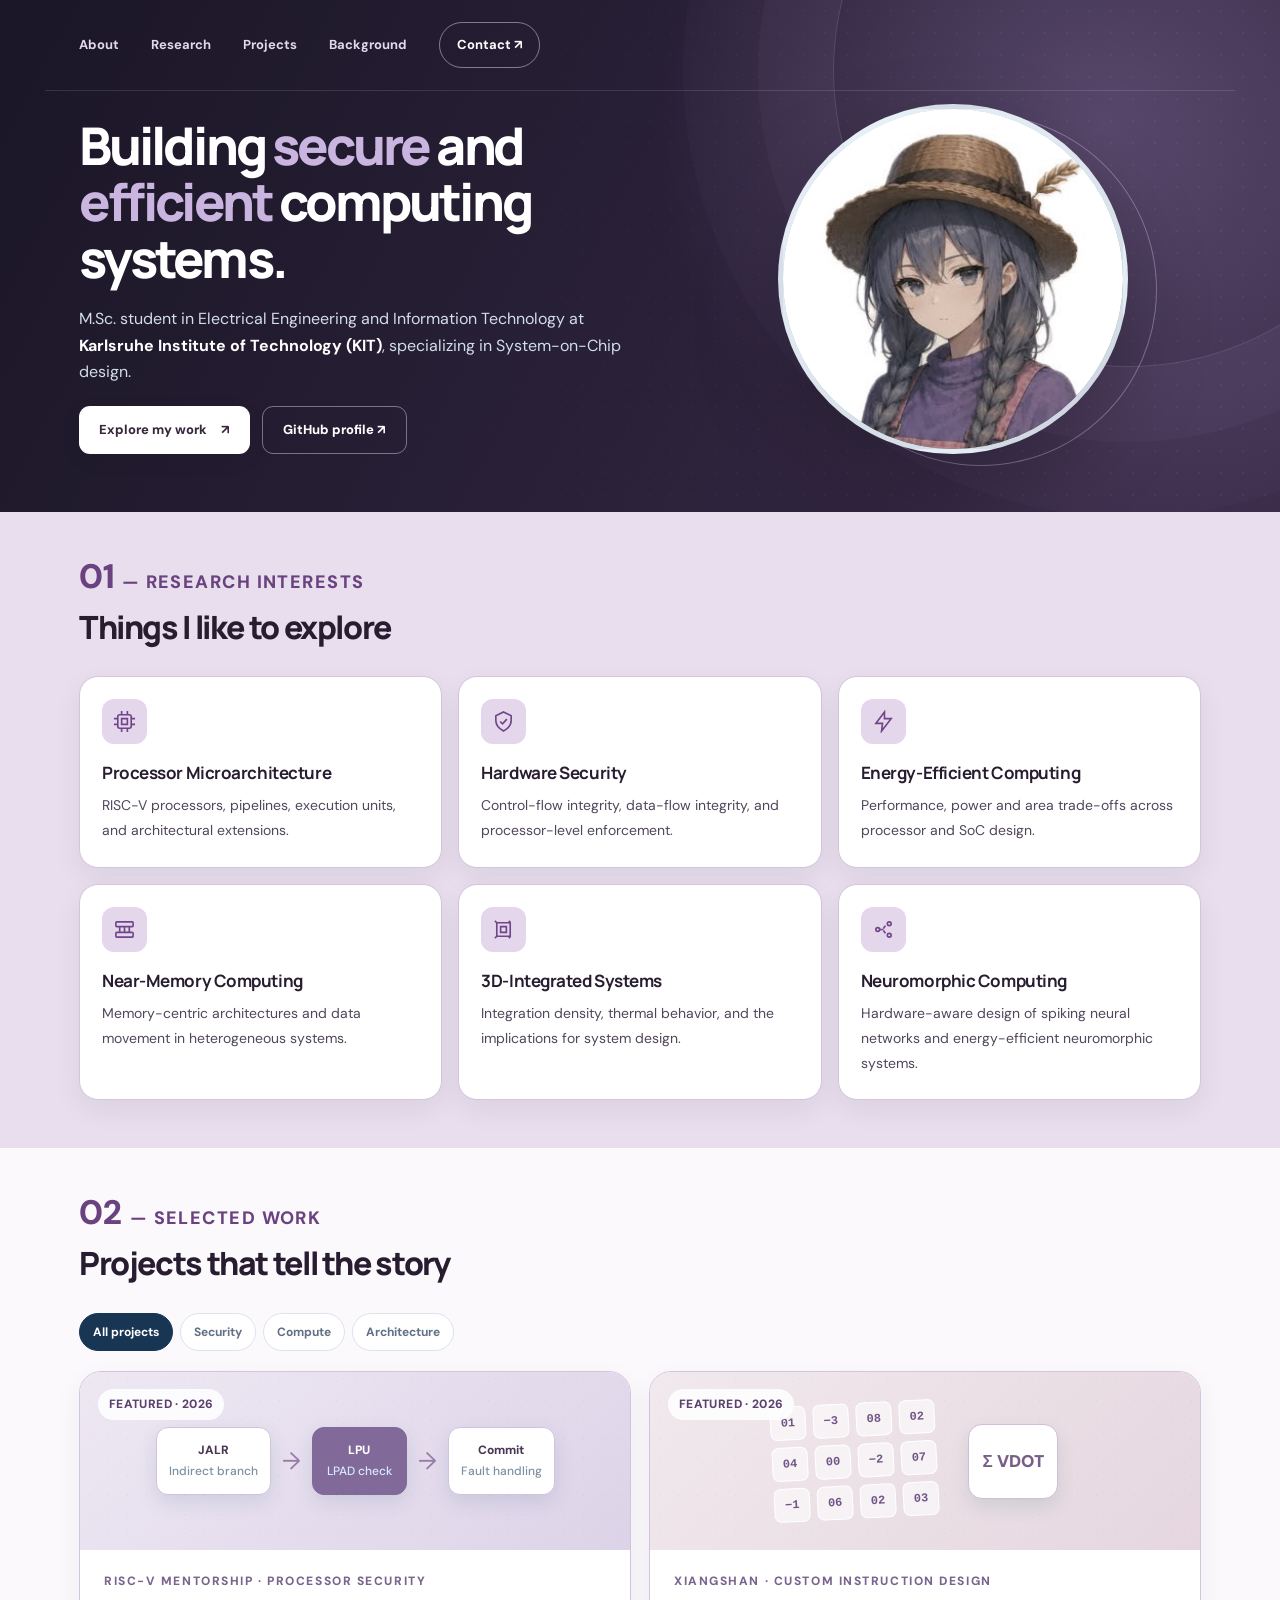
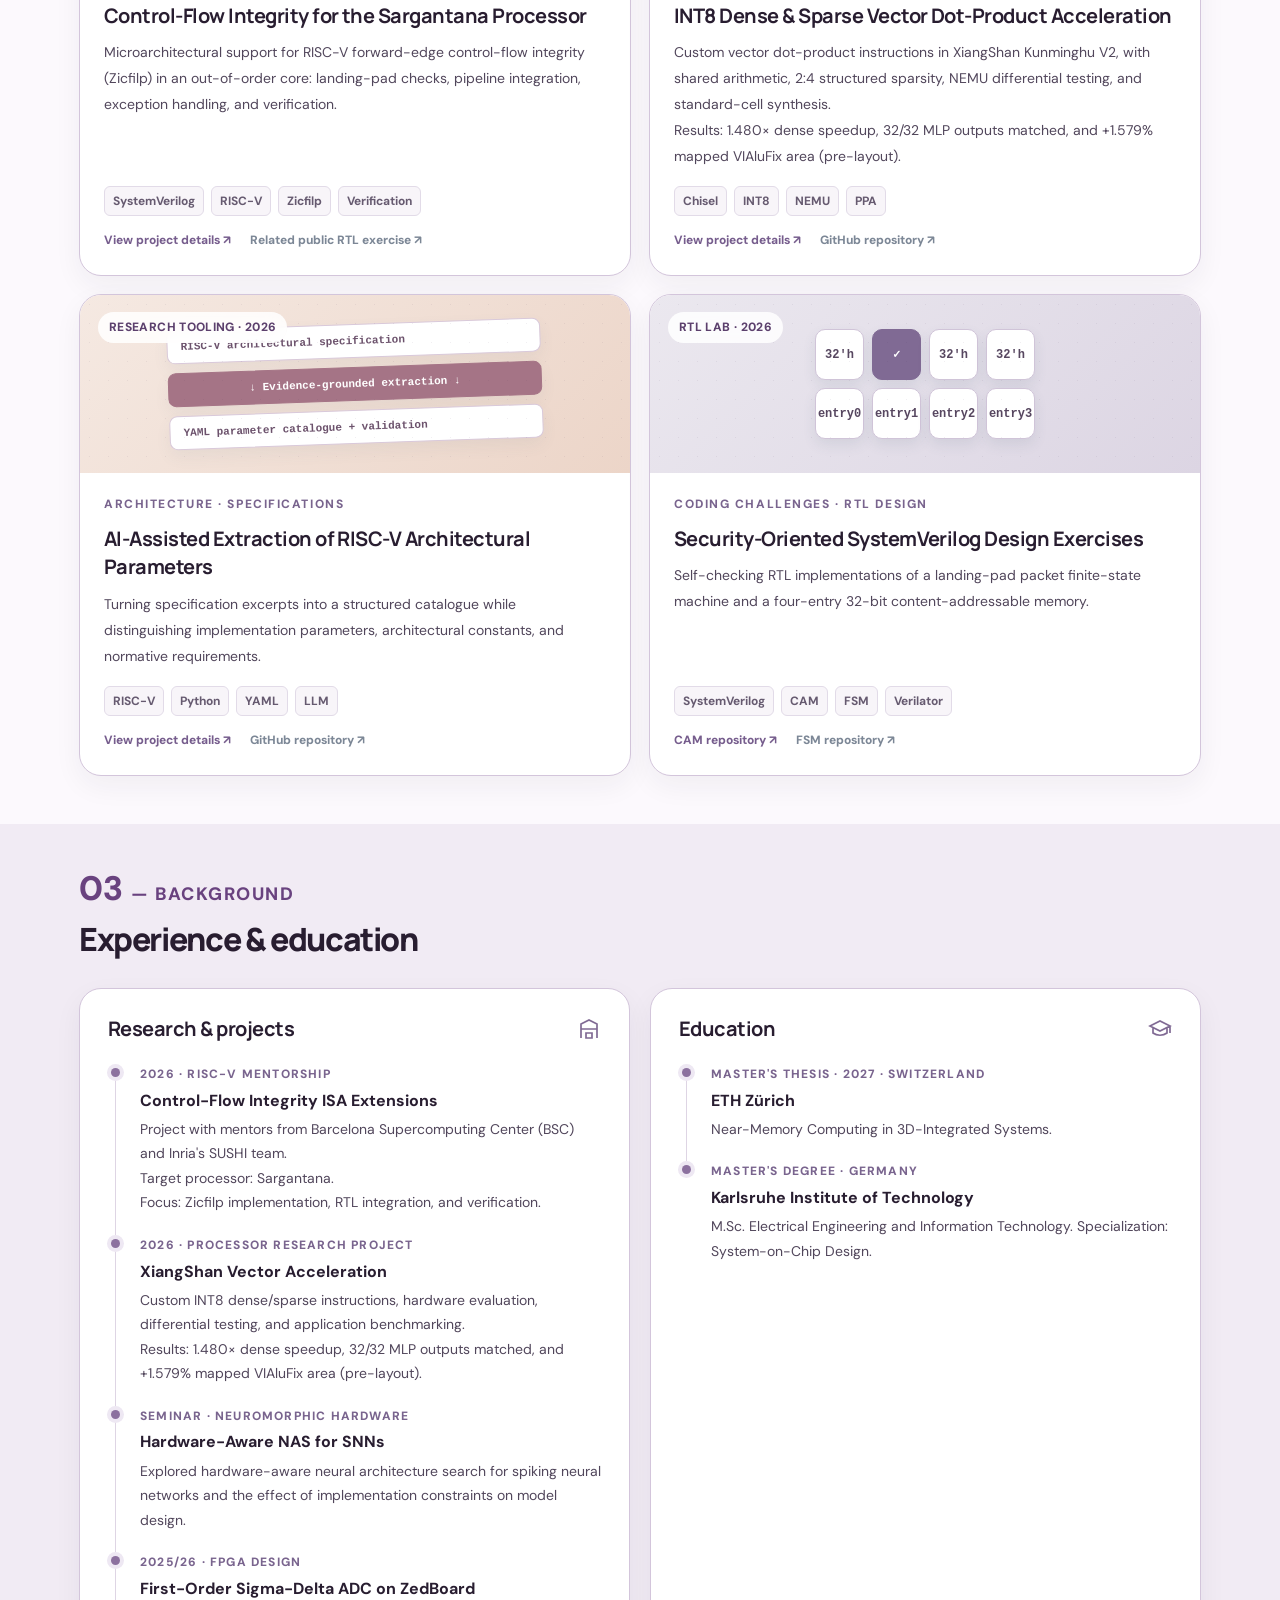
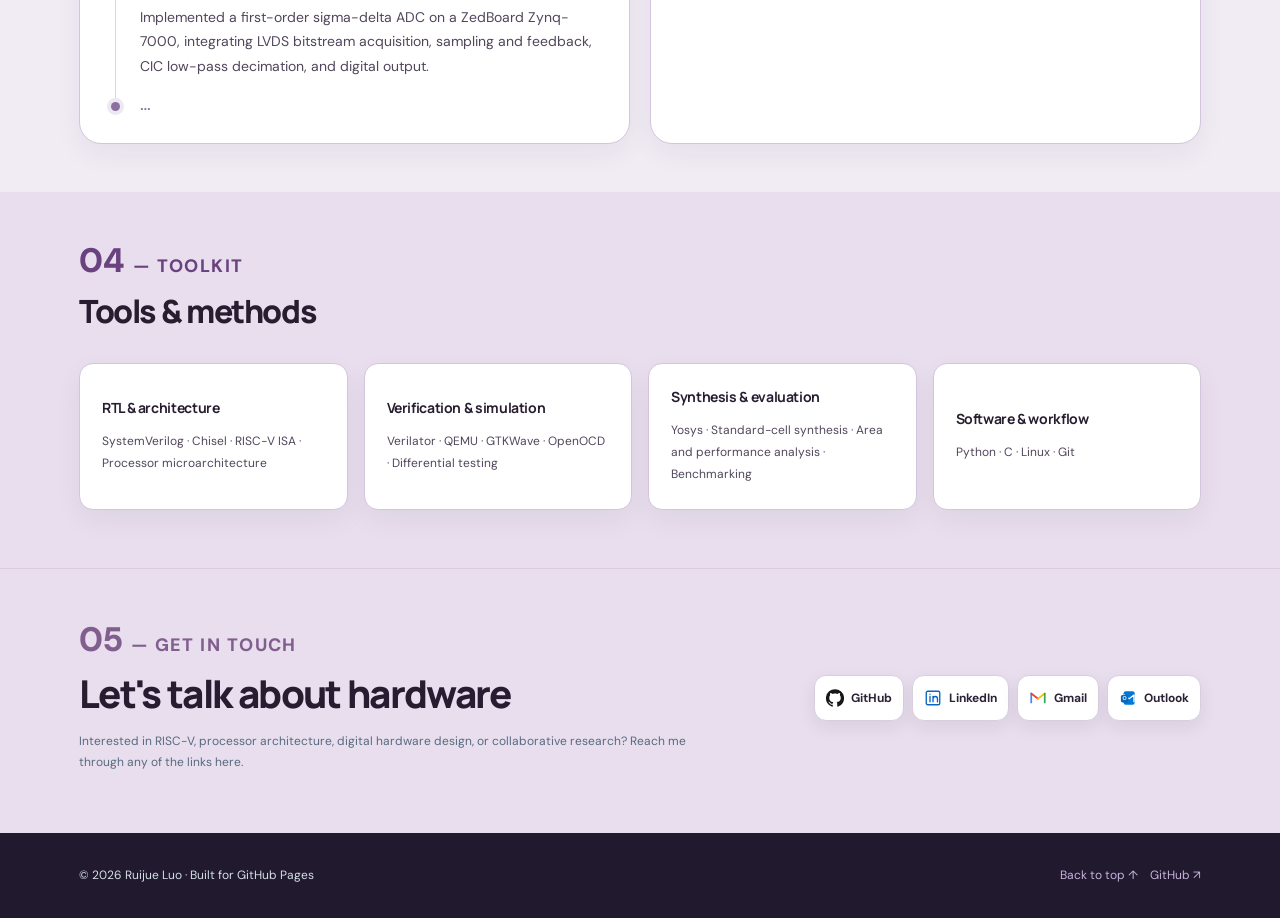
==== commit c6e5a457: "Increase contrast and tighten page spacing" ====
--- a/index.html
+++ b/index.html
@@ -150,7 +150,26 @@
     .section-sub{font-size:12px !important;line-height:1.7}
     .contact-inner > div:first-child p{font-size:12px;line-height:1.75}
     @media(max-width:570px){.section-number{font-size:29px !important}.section-label-name{font-size:15px !important}}
-    </style>
+    
+
+    /* Stronger contrast and tighter section rhythm */
+    :root{--ink:#281d30;--muted:#51465b;--line:#d8cadd}
+    body{background:#f4eff6;color:#281d30}
+    .section-label{color:#69427f}
+    #research.section,#toolkit.section{background:#e8deed}
+    #projects.section{background:#fcf9fd}
+    #background.section{background:#f1ebf4}
+    #research.section,#projects.section,#background.section{padding:48px 0}
+    #toolkit.section{padding:52px 0 58px}
+    .contact{background:#e8deed;padding:54px 0 60px}
+    .section-title{margin-bottom:30px}
+    .interest{min-height:190px;border-color:#d3c5db;box-shadow:0 10px 28px rgba(45,28,57,.065)}
+    .interest-icon{background:#e4d6eb;color:#704589}
+    .work-card,.skill-group,.about-main,.journey-panel{border-color:#d3c5db;box-shadow:0 10px 28px rgba(45,28,57,.055)}
+    .interest p,.work-card p,.journey-item p,.skill-group p,.section-sub,.about-main p{color:#51465b}
+    .work-category{color:#5c406d}
+    @media(max-width:780px){#research.section,#projects.section,#background.section{padding:42px 0}.contact{padding:46px 0 50px}}
+  </style>
 </head>
 <body>
   <a class="skip" href="#main">Skip to content</a>
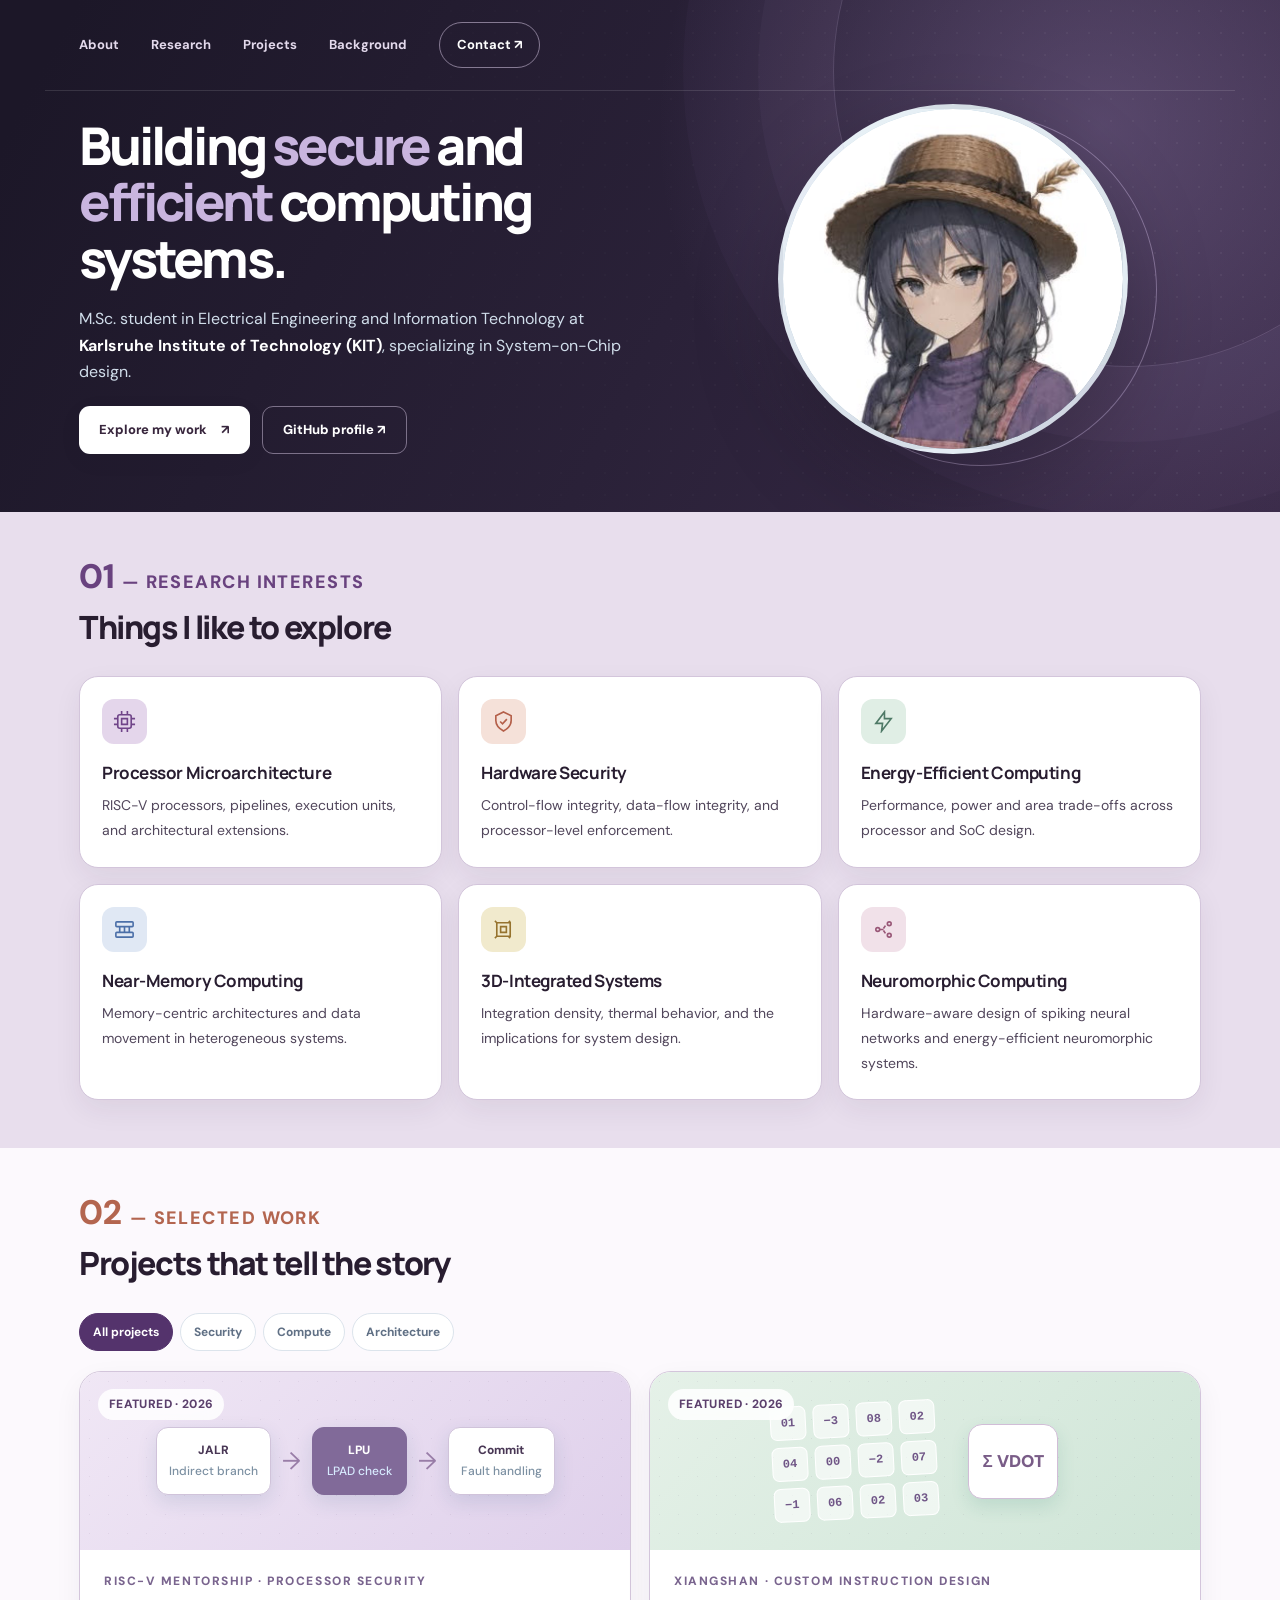
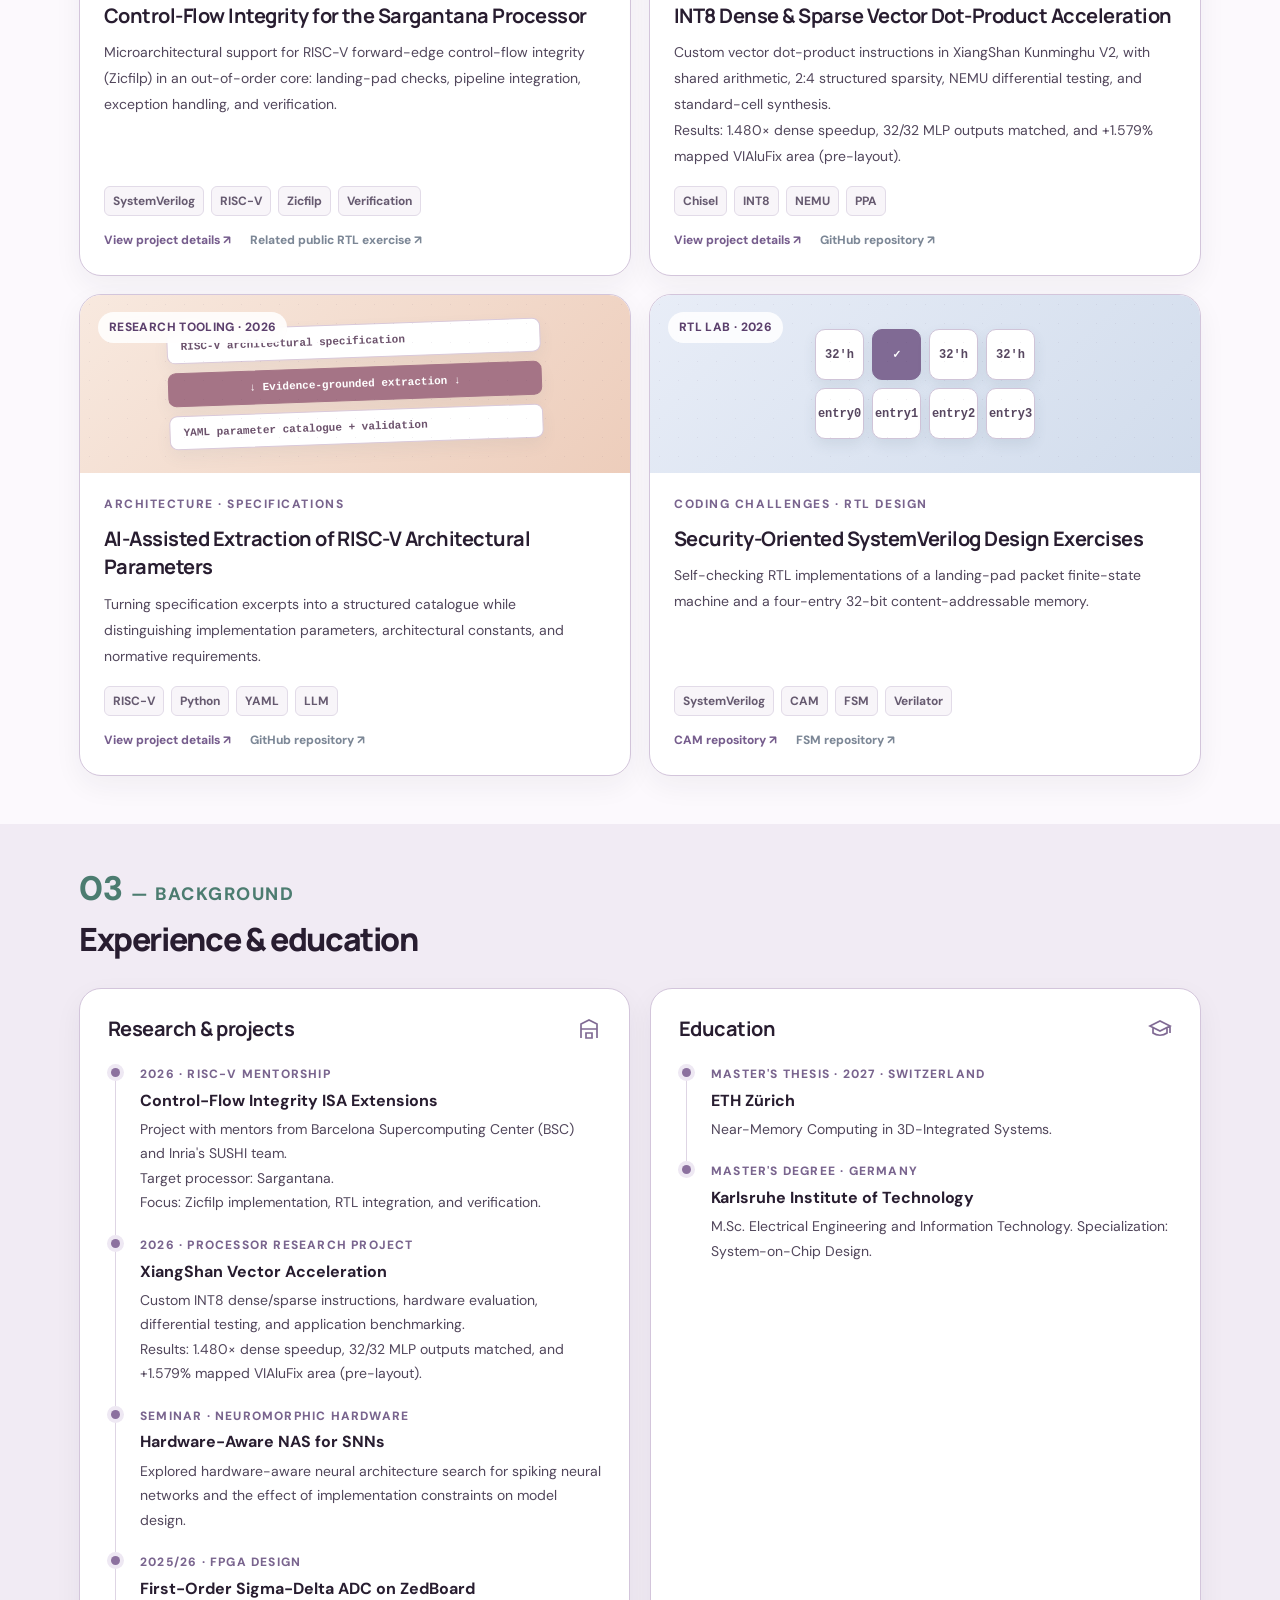
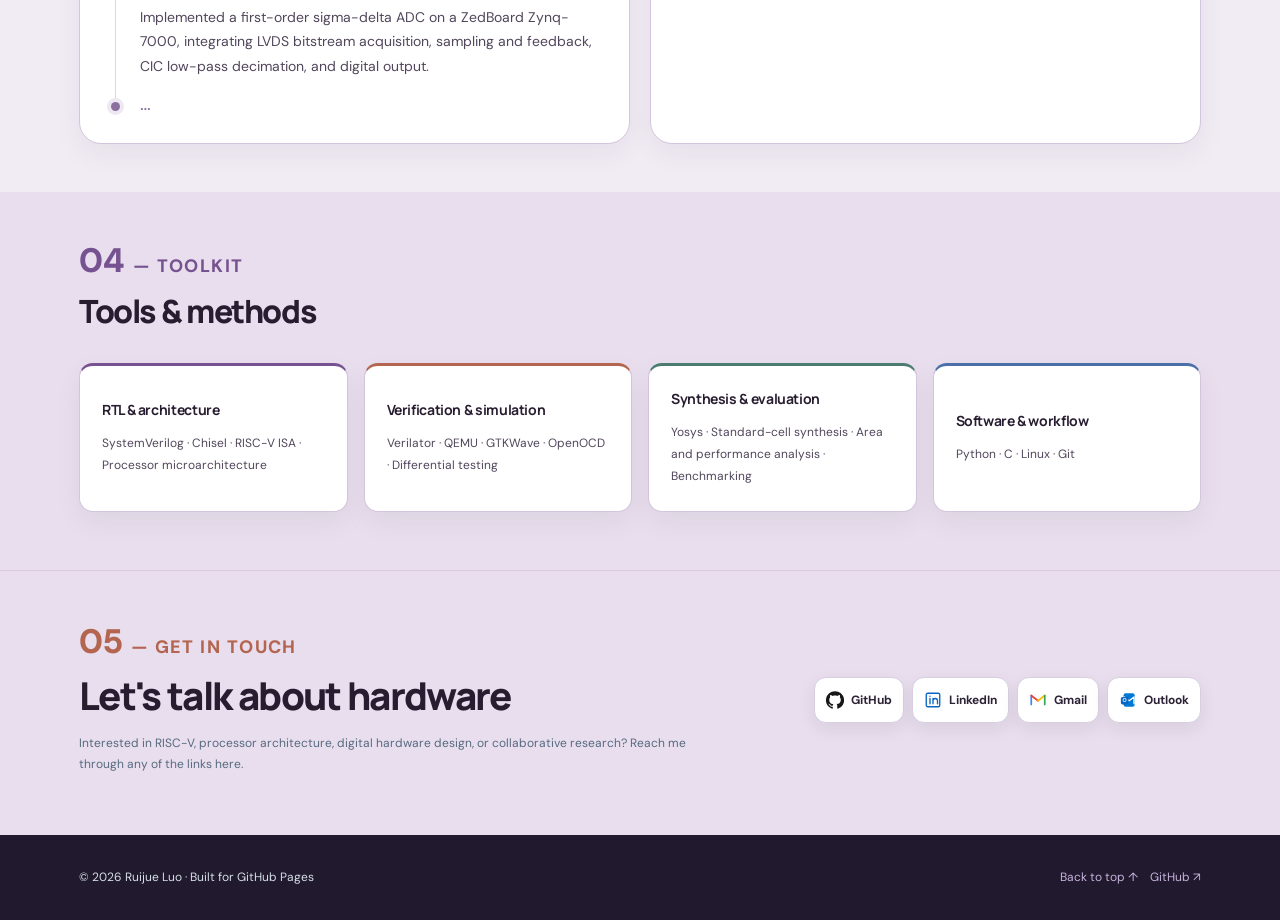
==== commit 071ddecb: "Add coordinated accent colors" ====
--- a/index.html
+++ b/index.html
@@ -169,6 +169,29 @@
     .interest p,.work-card p,.journey-item p,.skill-group p,.section-sub,.about-main p{color:#51465b}
     .work-category{color:#5c406d}
     @media(max-width:780px){#research.section,#projects.section,#background.section{padding:42px 0}.contact{padding:46px 0 50px}}
+  
+
+    /* A small, coordinated set of accents keeps the plum base lively. */
+    #projects .section-label{color:#b3654f}
+    #background .section-label{color:#4c7c70}
+    #toolkit .section-label{color:#765290}
+    #contact .section-label{color:#b3654f}
+    #research .interest:nth-child(1) .interest-icon{color:#704589;background:#e4d6eb}
+    #research .interest:nth-child(2) .interest-icon{color:#b45f49;background:#f5e1d9}
+    #research .interest:nth-child(3) .interest-icon{color:#4e7966;background:#e0eee5}
+    #research .interest:nth-child(4) .interest-icon{color:#4b6fa8;background:#e0e8f4}
+    #research .interest:nth-child(5) .interest-icon{color:#96732e;background:#f1eacd}
+    #research .interest:nth-child(6) .interest-icon{color:#995777;background:#f1e1e9}
+    #projects .filter[aria-pressed=true]{background:#54336c;border-color:#54336c}
+    #projects .filter:hover{border-color:#b3654f;color:#8e4f3c}
+    .work-visual.blue{background:linear-gradient(135deg,#f0e7f5,#dfd0eb)!important}
+    .work-visual.mint{background:linear-gradient(135deg,#e5f1e8,#cfe5d7)!important}
+    .work-visual.warm{background:linear-gradient(135deg,#f8e9df,#edcdbb)!important}
+    .work-visual.slate{background:linear-gradient(135deg,#e8edf7,#d1dcec)!important}
+    #toolkit .skill-group{border-top:3px solid #765290}
+    #toolkit .skill-group:nth-child(2){border-top-color:#b3654f}
+    #toolkit .skill-group:nth-child(3){border-top-color:#4c7c70}
+    #toolkit .skill-group:nth-child(4){border-top-color:#4b6fa8}
   </style>
 </head>
 <body>
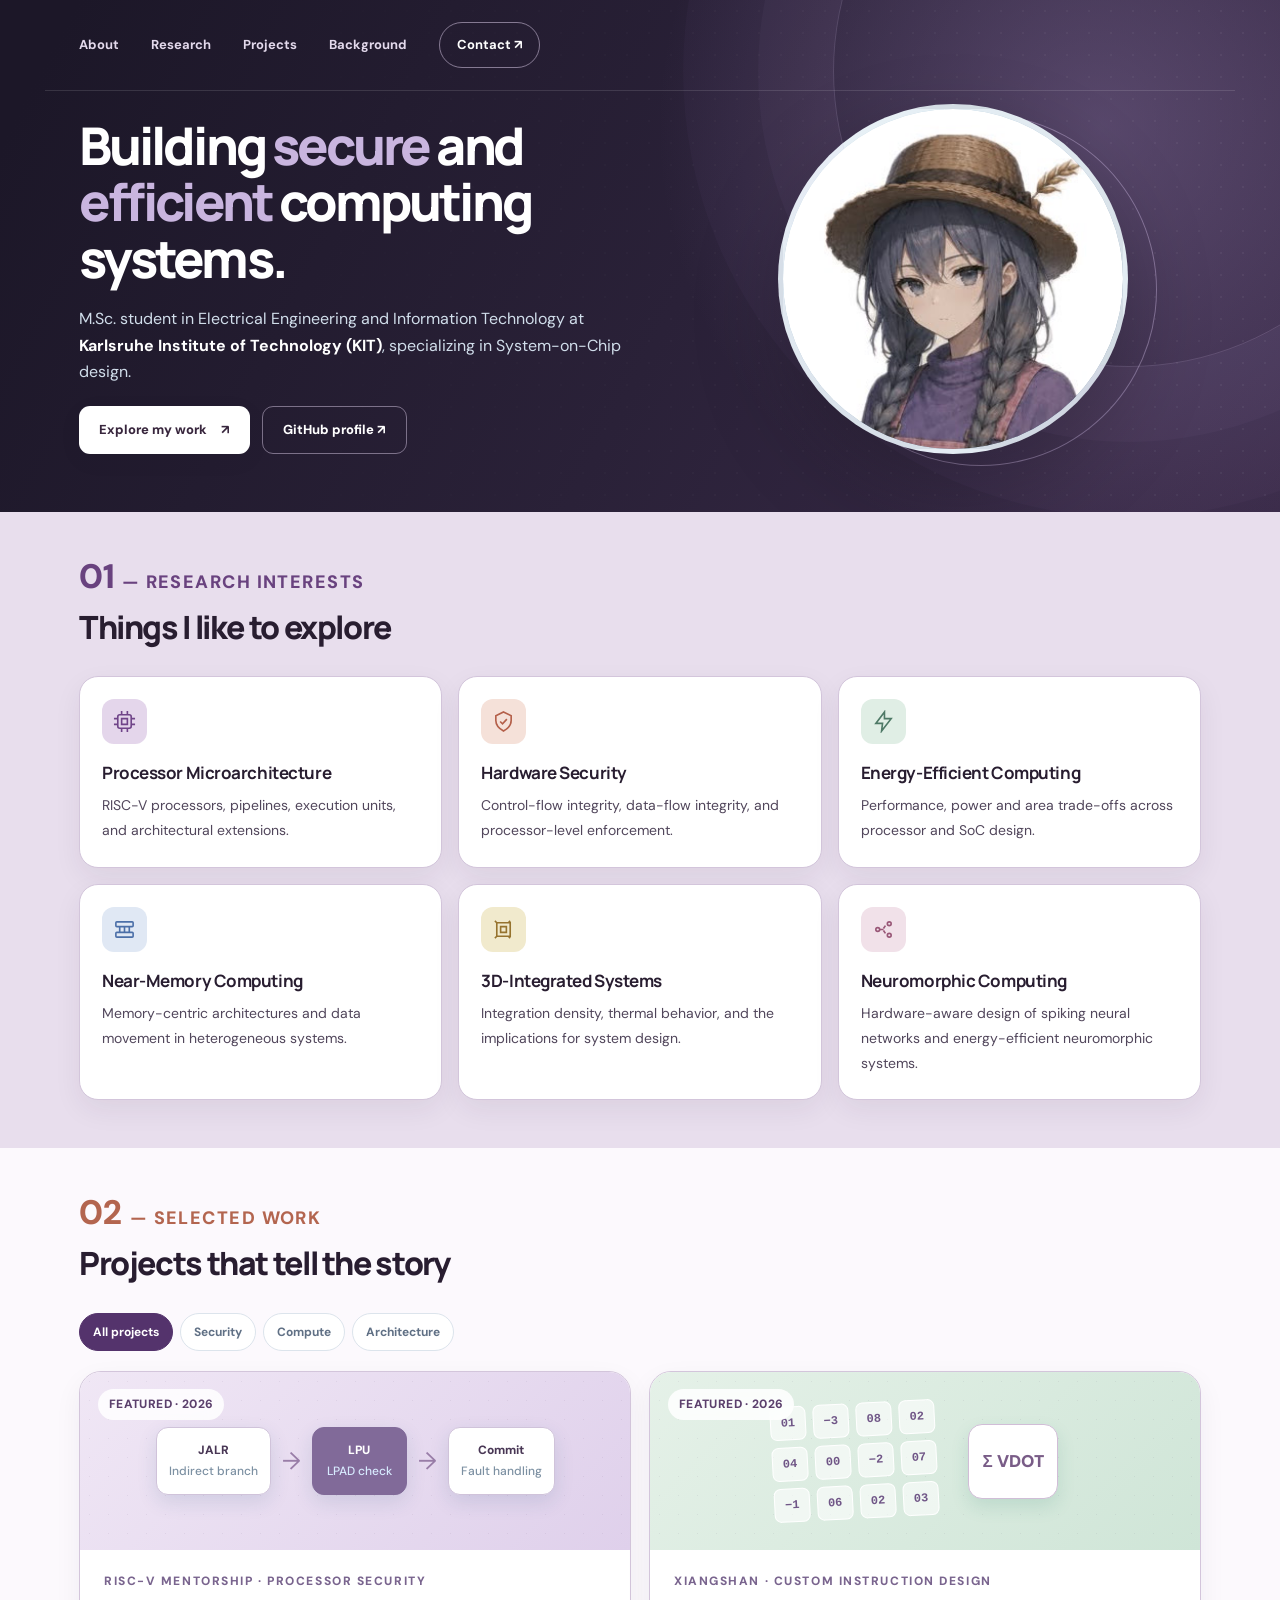
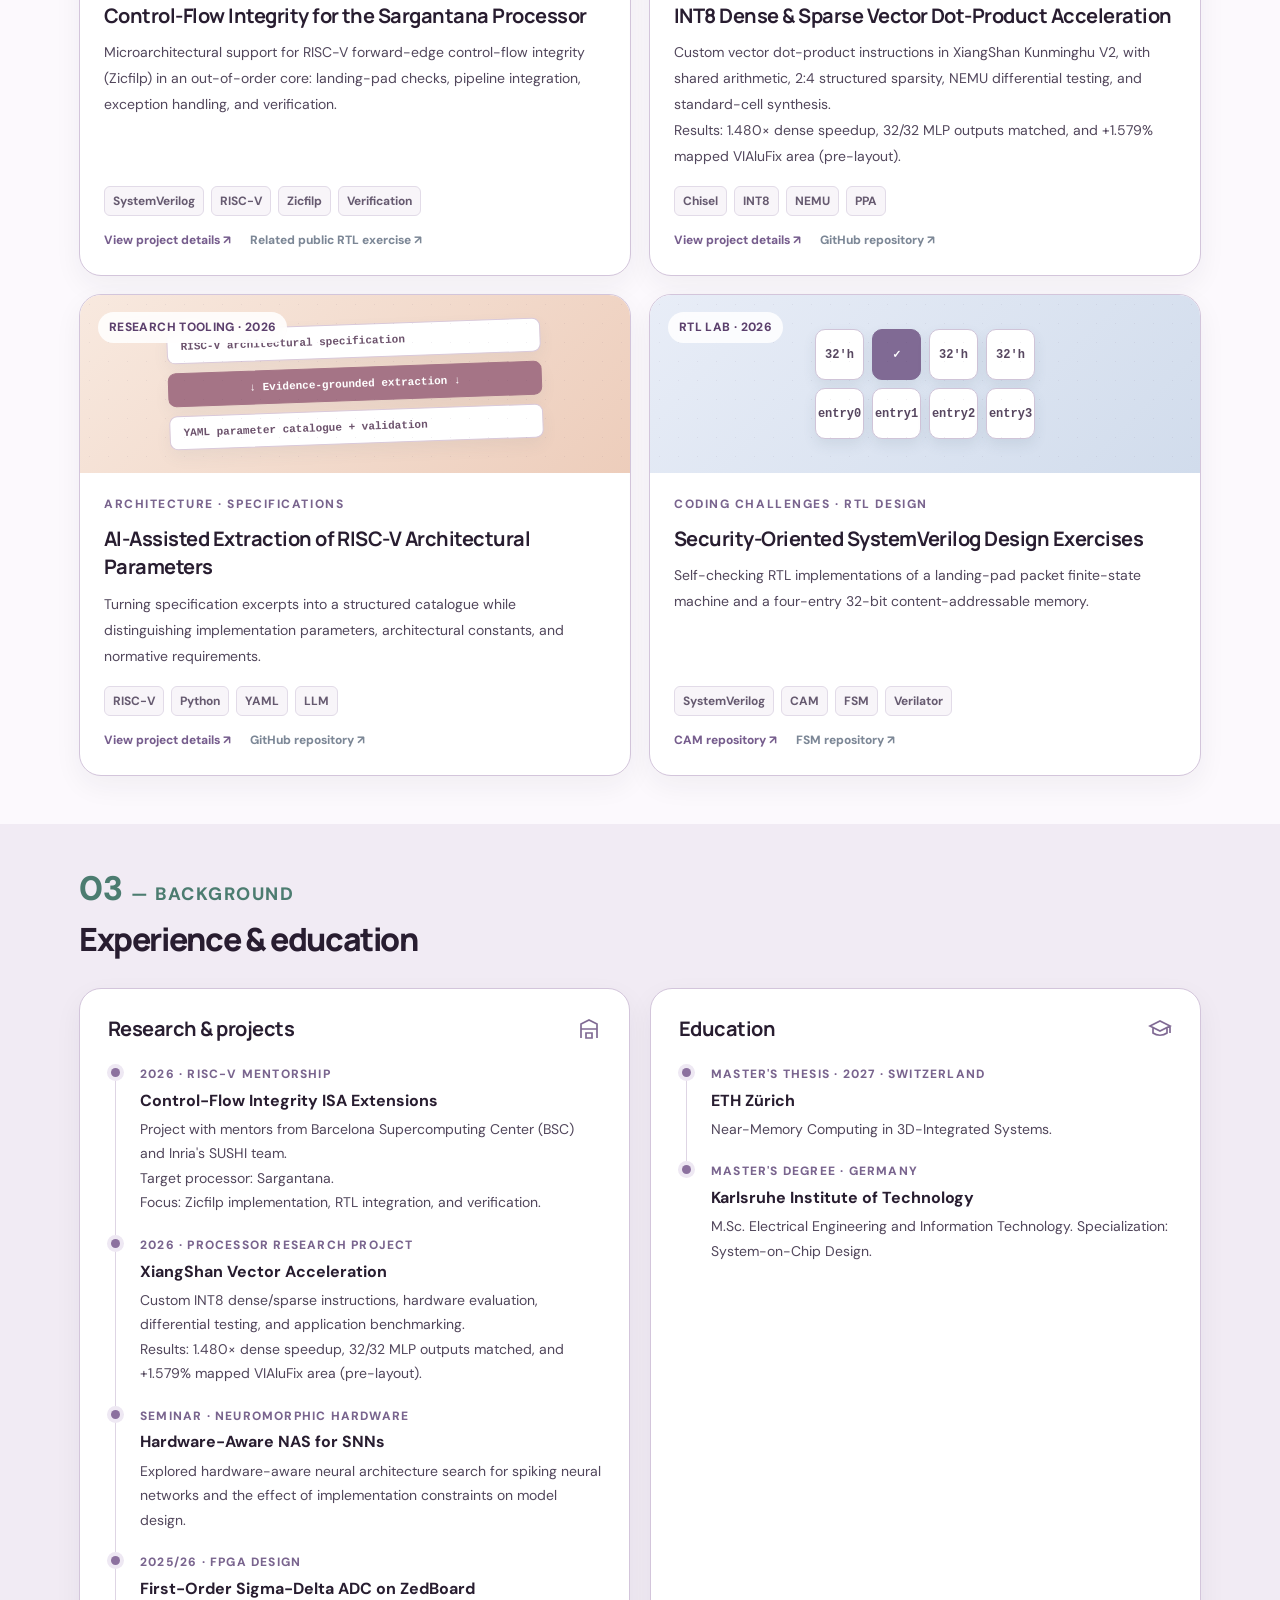
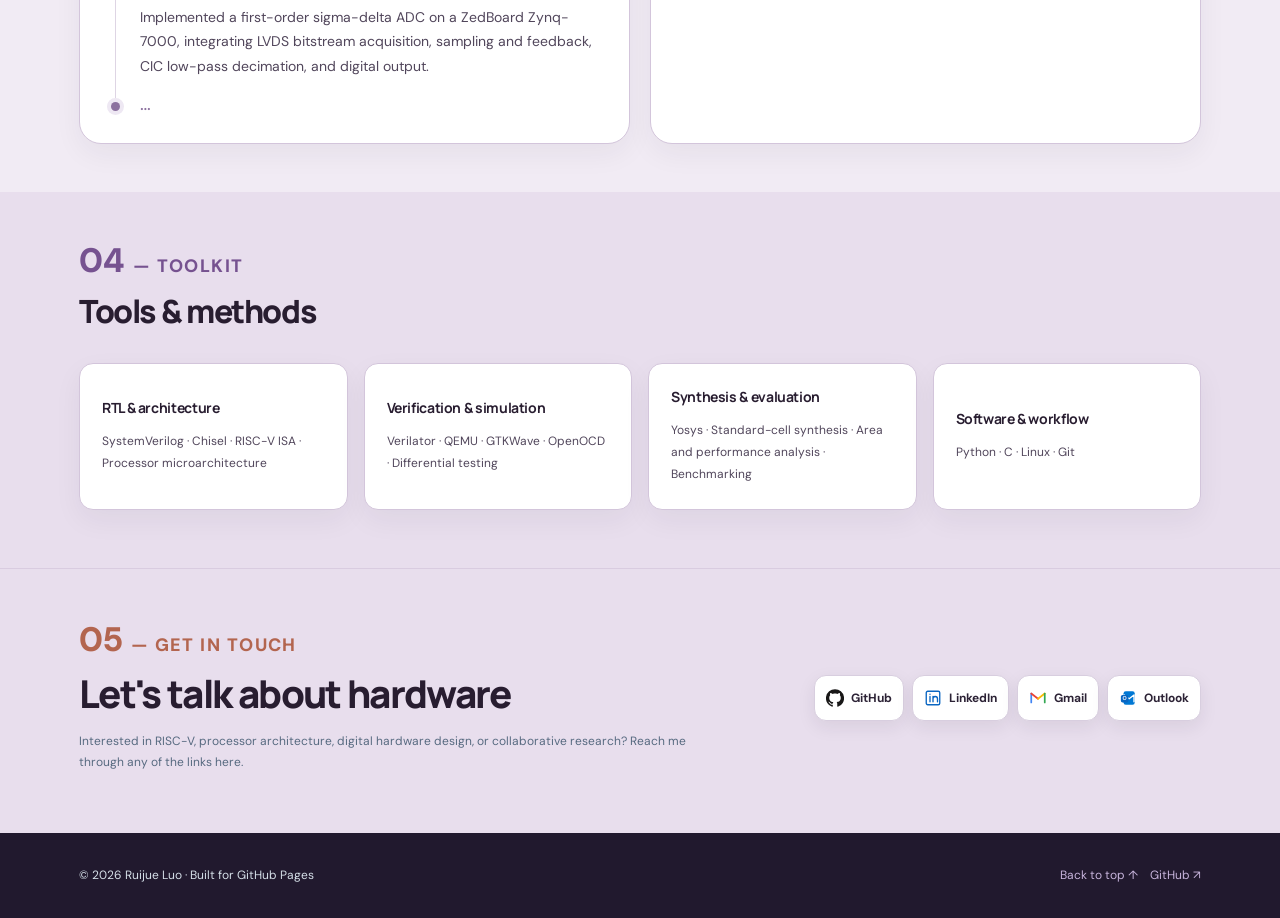
==== commit 31264268: "Remove colored toolkit card borders" ====
--- a/index.html
+++ b/index.html
@@ -192,6 +192,9 @@
     #toolkit .skill-group:nth-child(2){border-top-color:#b3654f}
     #toolkit .skill-group:nth-child(3){border-top-color:#4c7c70}
     #toolkit .skill-group:nth-child(4){border-top-color:#4b6fa8}
+  
+    /* Keep toolkit cards neutral; color accents stay in project visuals and icons. */
+    #toolkit .skill-group,#toolkit .skill-group:nth-child(2),#toolkit .skill-group:nth-child(3),#toolkit .skill-group:nth-child(4){border-top:1px solid #d3c5db}
   </style>
 </head>
 <body>
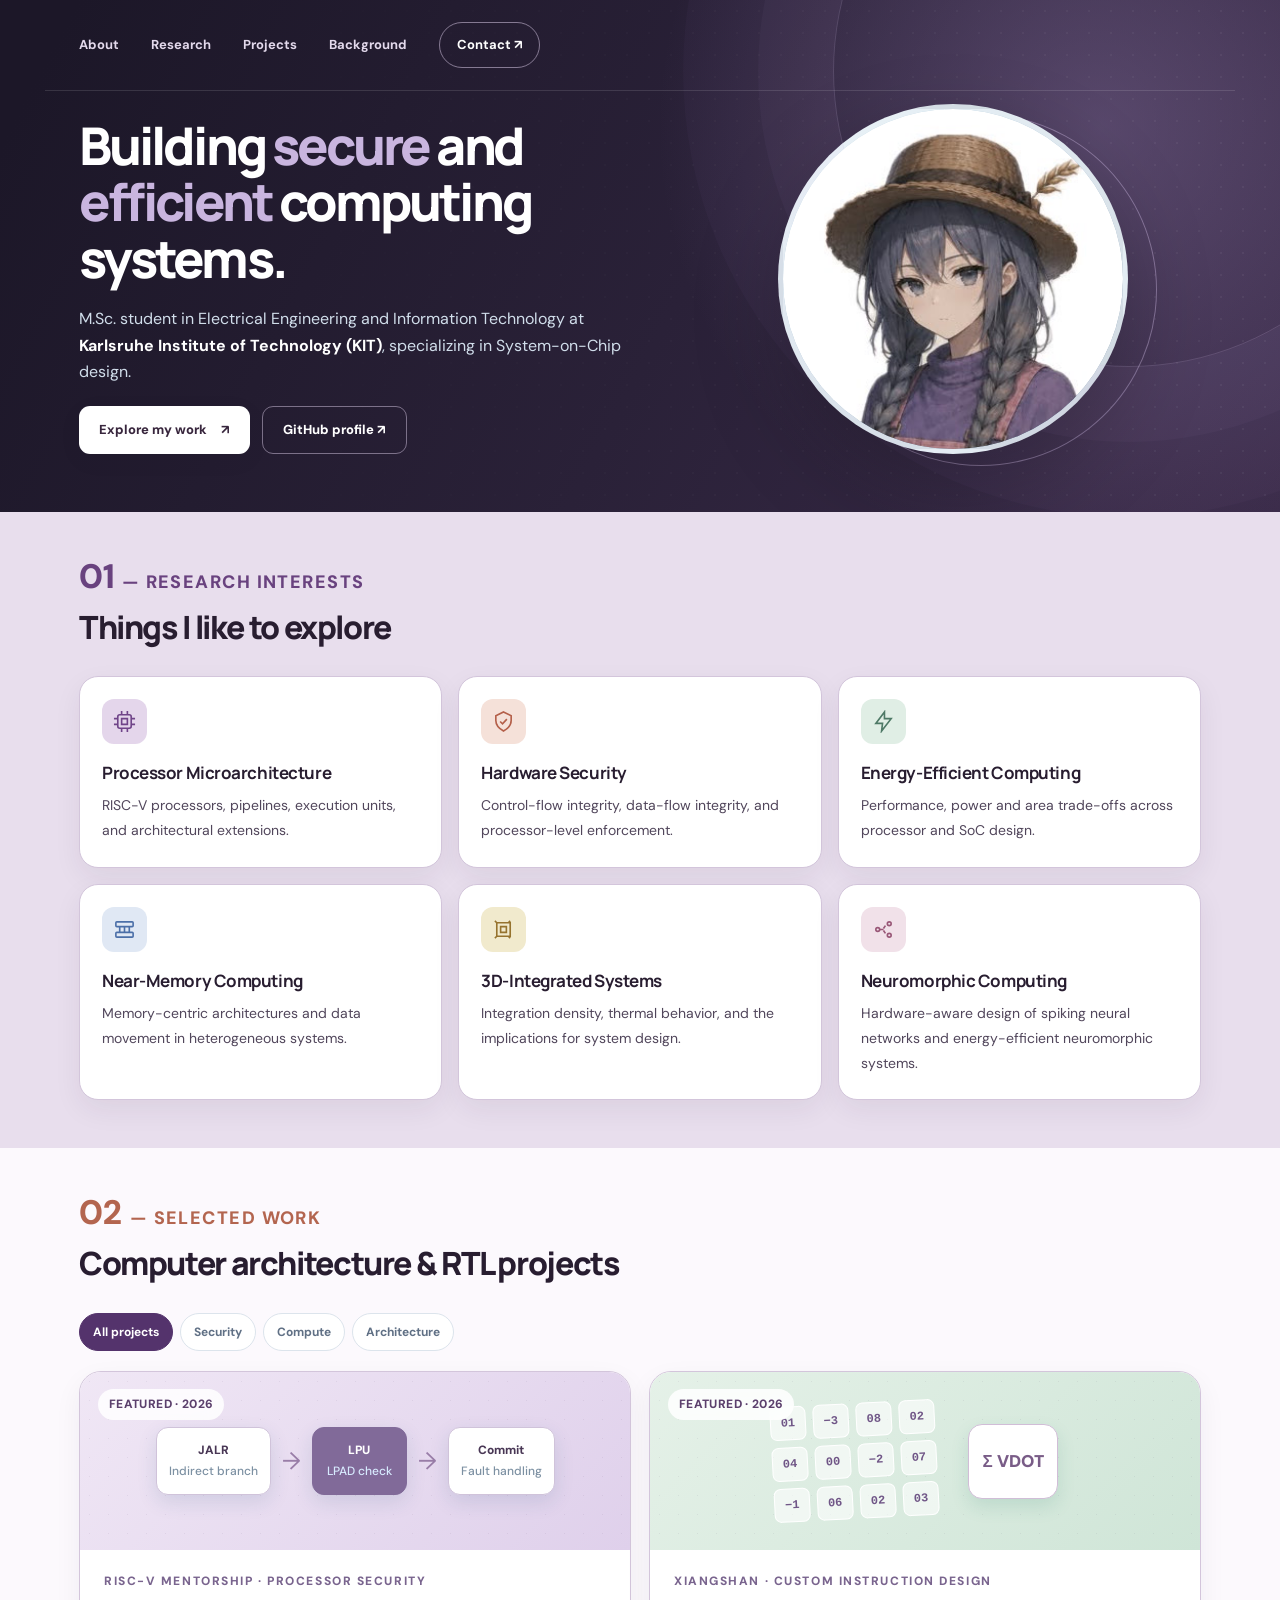
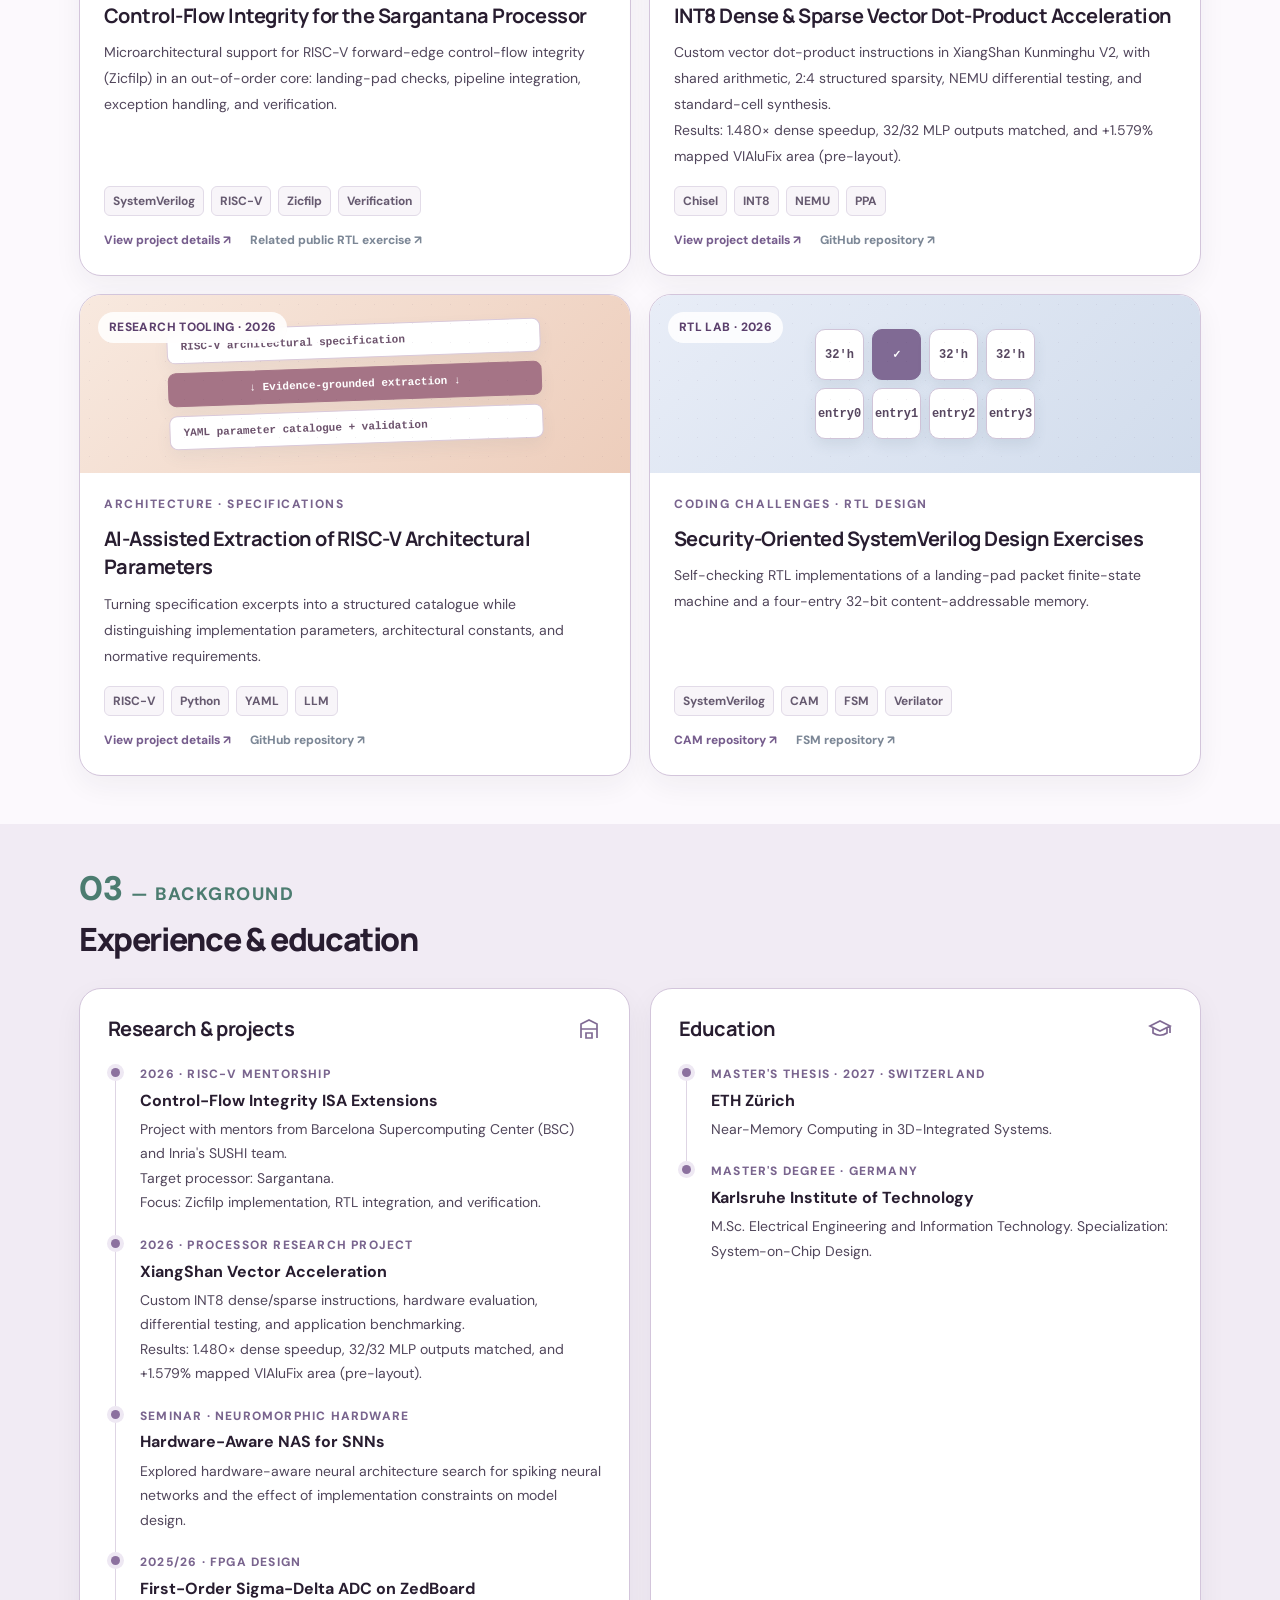
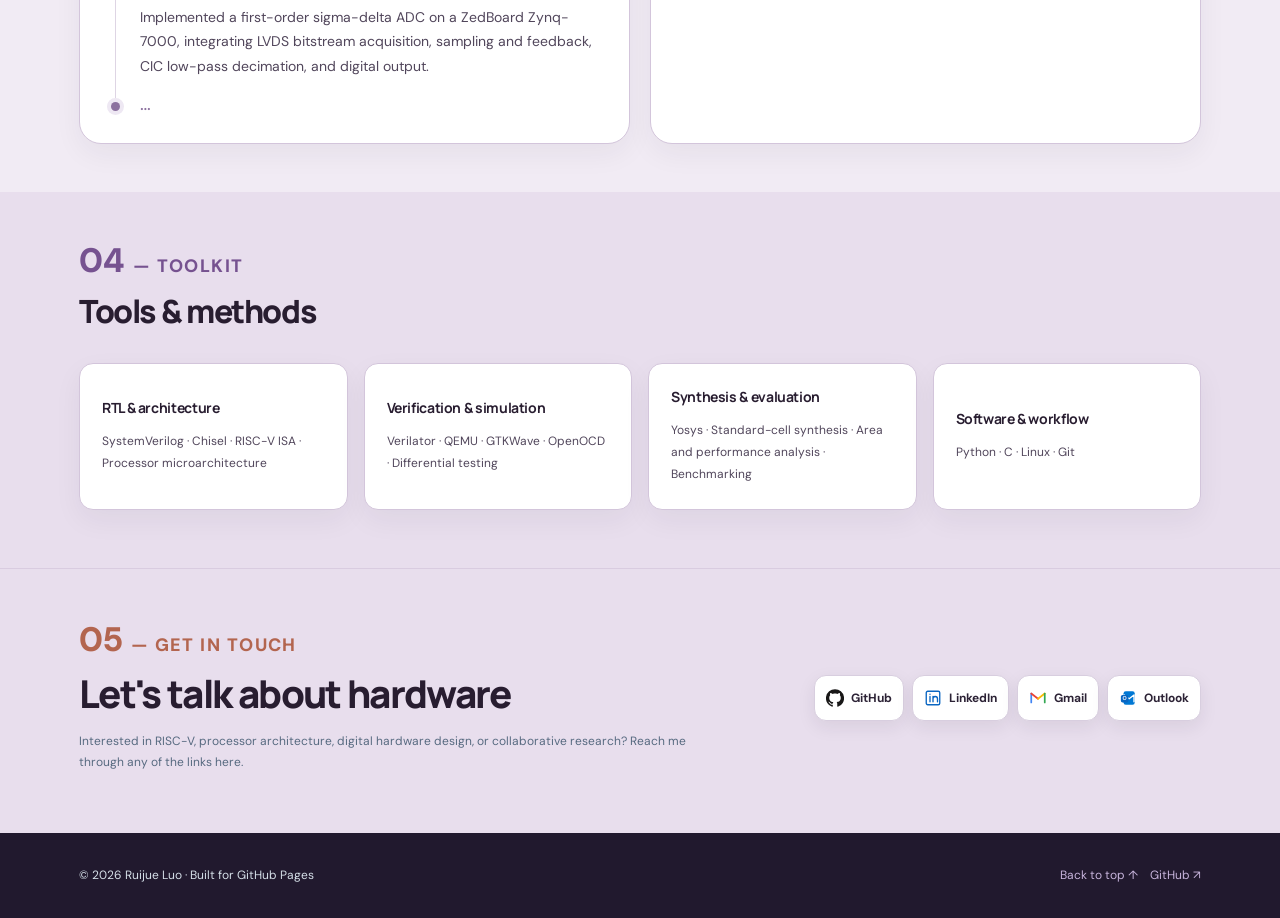
==== commit f33adf42: "Clarify project section heading" ====
--- a/index.html
+++ b/index.html
@@ -241,7 +241,7 @@
     </div></section>
 
     <section class="section white" id="projects"><div class="container">
-      <div class="section-title"><div><span class="section-label"><span class="section-number">02</span><span class="section-label-name">— Selected work</span></span><h2>Projects that tell the story</h2></div></div>
+      <div class="section-title"><div><span class="section-label"><span class="section-number">02</span><span class="section-label-name">— Selected work</span></span><h2>Computer architecture & RTL projects</h2></div></div>
       <div class="projects-header"><div class="filters" role="group" aria-label="Filter projects"><button class="filter" type="button" data-filter="all" aria-pressed="true">All projects</button><button class="filter" type="button" data-filter="security" aria-pressed="false">Security</button><button class="filter" type="button" data-filter="compute" aria-pressed="false">Compute</button><button class="filter" type="button" data-filter="architecture" aria-pressed="false">Architecture</button></div></div>
       <div class="projects">
         <article class="work-card" data-category="security architecture"><div class="work-visual blue"><span class="work-category">FEATURED · 2026</span><div class="diagram"><div class="diagram-node">JALR<small>Indirect branch</small></div><span class="diagram-arrow">→</span><div class="diagram-node hot">LPU<small>LPAD check</small></div><span class="diagram-arrow">→</span><div class="diagram-node">Commit<small>Fault handling</small></div></div></div><div class="work-body"><div class="work-meta">RISC-V Mentorship · Processor Security</div><h3>Control-Flow Integrity for the Sargantana Processor</h3><p>Microarchitectural support for RISC-V forward-edge control-flow integrity (Zicfilp) in an out-of-order core: landing-pad checks, pipeline integration, exception handling, and verification.</p><div class="work-details"><div class="pill-row"><span class="pill">SystemVerilog</span><span class="pill">RISC-V</span><span class="pill">Zicfilp</span><span class="pill">Verification</span></div><div class="work-links"><a href="#" data-modal="cfi">View project details ↗</a><a class="text-secondary" href="https://github.com/Jade0x13157A6/Implementation-of-the-RISC-V-ISA-Extensions-for-Control-Flow-Integrity" target="_blank" rel="noopener noreferrer">Related public RTL exercise ↗</a></div></div></div></article>
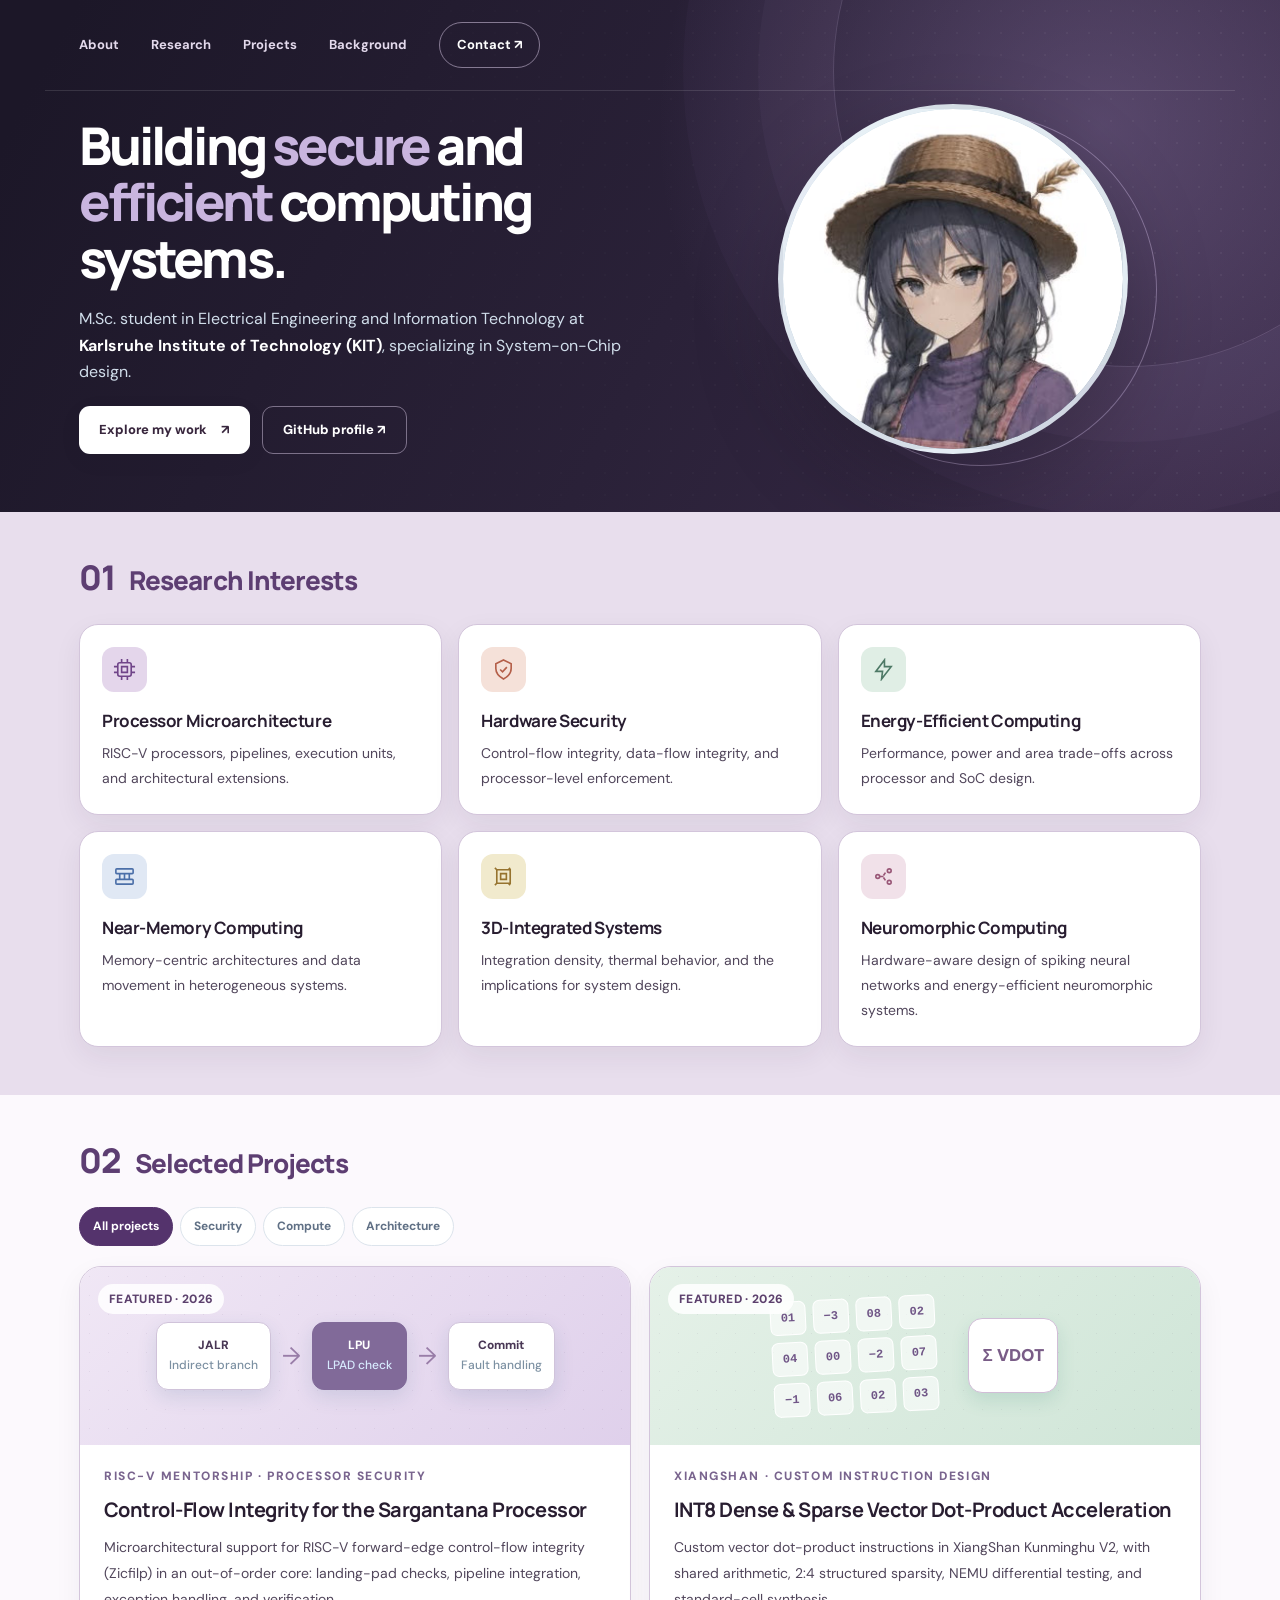
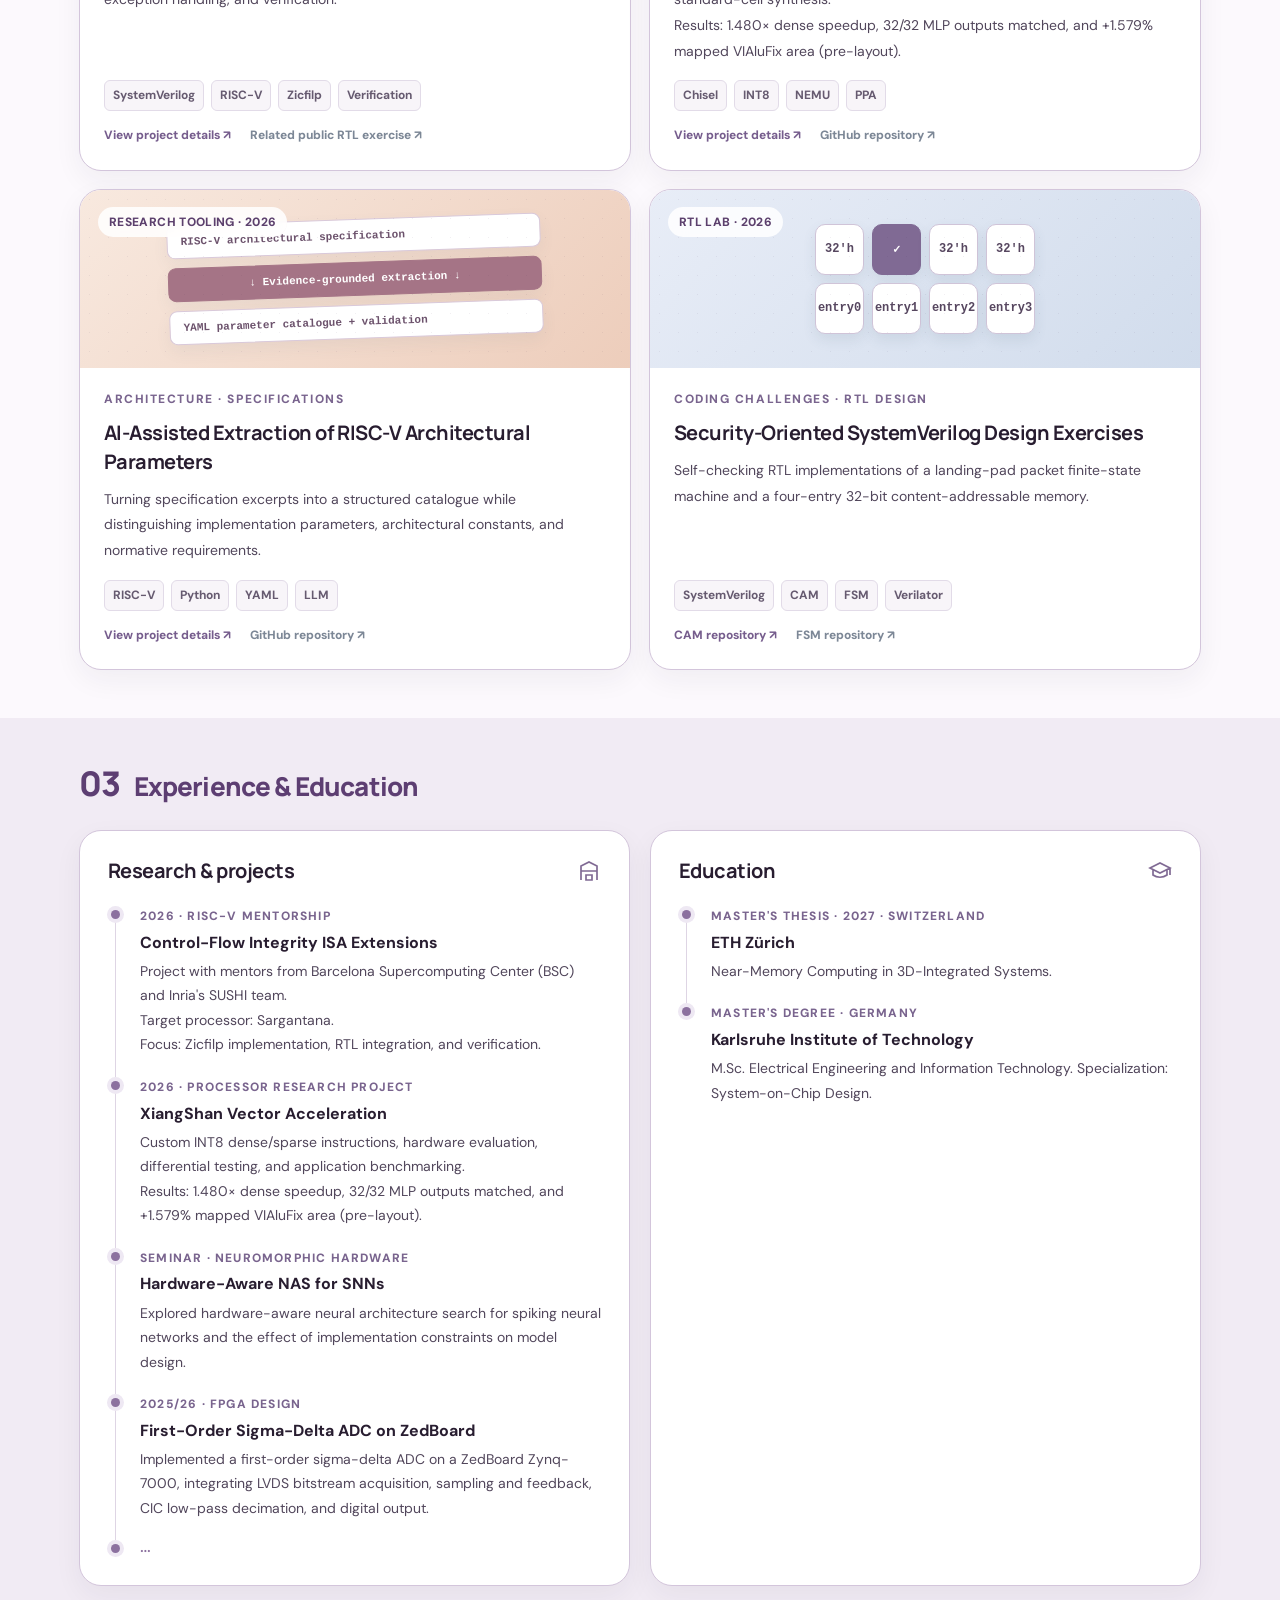
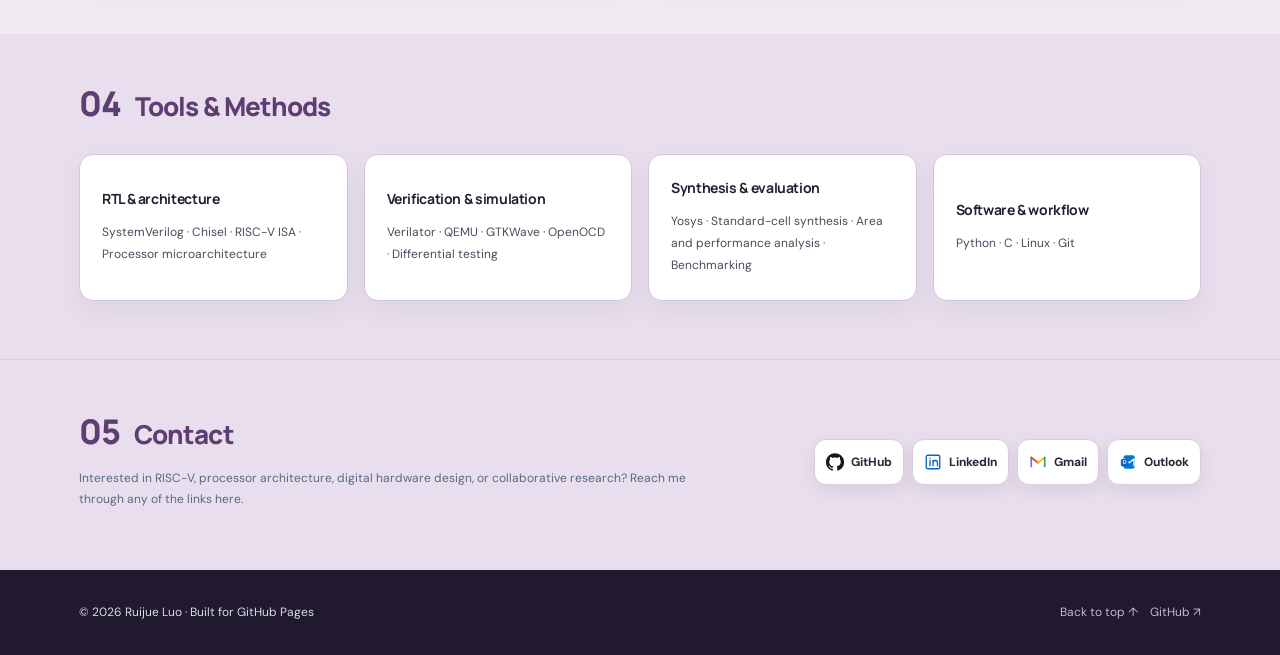
==== commit e0114274: "Unify and simplify section headings" ====
--- a/index.html
+++ b/index.html
@@ -195,6 +195,17 @@
   
     /* Keep toolkit cards neutral; color accents stay in project visuals and icons. */
     #toolkit .skill-group,#toolkit .skill-group:nth-child(2),#toolkit .skill-group:nth-child(3),#toolkit .skill-group:nth-child(4){border-top:1px solid #d3c5db}
+  
+
+    /* Use one direct, unified heading style for all five sections. */
+    .section-label{display:flex;align-items:baseline;gap:14px;margin:0;color:#5d3e72 !important;text-transform:none;letter-spacing:0;font-size:inherit}
+    .section-title h2.section-label{margin:0 !important;max-width:none}
+    .contact-inner h2.section-label{margin:0 0 18px}
+    .section-number{font-size:34px !important;line-height:1;font-weight:800;letter-spacing:-.03em}
+    .section-label-name{font-size:26px !important;line-height:1.18;font-weight:800;letter-spacing:-.035em !important;text-transform:none}
+    .section-title{margin-bottom:28px}
+    @media(max-width:780px){.section-number{font-size:30px !important}.section-label-name{font-size:23px !important}}
+    @media(max-width:570px){.section-number{font-size:27px !important}.section-label-name{font-size:20px !important}}
   </style>
 </head>
 <body>
@@ -229,7 +240,7 @@
       </div>
     </section>
     <section class="section soft" id="research"><div class="container">
-      <div class="section-title"><div><span class="section-label"><span class="section-number">01</span><span class="section-label-name">— Research interests</span></span><h2>Things I like to explore</h2></div></div>
+      <div class="section-title"><div><h2 class="section-label"><span class="section-number">01</span><span class="section-label-name">Research Interests</span></h2></div></div>
       <div class="interests">
         <article class="interest"><div class="interest-icon"><svg viewBox="0 0 24 24" fill="none" stroke="currentColor" stroke-width="1.7"><rect x="5" y="5" width="14" height="14" rx="2"/><path d="M9 1v4m6-4v4M9 19v4m6-4v4M1 9h4m-4 6h4m14-6h4m-4 6h4M9 9h6v6H9z"/></svg></div><h3>Processor Microarchitecture</h3><p>RISC-V processors, pipelines, execution units, and architectural extensions.</p></article>
         <article class="interest"><div class="interest-icon"><svg viewBox="0 0 24 24" fill="none" stroke="currentColor" stroke-width="1.7"><path d="M12 2l8 4v5c0 5-3.5 8.5-8 11-4.5-2.5-8-6-8-11V6z"/><path d="m8.5 12 2.5 2.5 4.5-5"/></svg></div><h3>Hardware Security</h3><p>Control-flow integrity, data-flow integrity, and processor-level enforcement.</p></article>
@@ -241,7 +252,7 @@
     </div></section>
 
     <section class="section white" id="projects"><div class="container">
-      <div class="section-title"><div><span class="section-label"><span class="section-number">02</span><span class="section-label-name">— Selected work</span></span><h2>Computer architecture & RTL projects</h2></div></div>
+      <div class="section-title"><div><h2 class="section-label"><span class="section-number">02</span><span class="section-label-name">Selected Projects</span></h2></div></div>
       <div class="projects-header"><div class="filters" role="group" aria-label="Filter projects"><button class="filter" type="button" data-filter="all" aria-pressed="true">All projects</button><button class="filter" type="button" data-filter="security" aria-pressed="false">Security</button><button class="filter" type="button" data-filter="compute" aria-pressed="false">Compute</button><button class="filter" type="button" data-filter="architecture" aria-pressed="false">Architecture</button></div></div>
       <div class="projects">
         <article class="work-card" data-category="security architecture"><div class="work-visual blue"><span class="work-category">FEATURED · 2026</span><div class="diagram"><div class="diagram-node">JALR<small>Indirect branch</small></div><span class="diagram-arrow">→</span><div class="diagram-node hot">LPU<small>LPAD check</small></div><span class="diagram-arrow">→</span><div class="diagram-node">Commit<small>Fault handling</small></div></div></div><div class="work-body"><div class="work-meta">RISC-V Mentorship · Processor Security</div><h3>Control-Flow Integrity for the Sargantana Processor</h3><p>Microarchitectural support for RISC-V forward-edge control-flow integrity (Zicfilp) in an out-of-order core: landing-pad checks, pipeline integration, exception handling, and verification.</p><div class="work-details"><div class="pill-row"><span class="pill">SystemVerilog</span><span class="pill">RISC-V</span><span class="pill">Zicfilp</span><span class="pill">Verification</span></div><div class="work-links"><a href="#" data-modal="cfi">View project details ↗</a><a class="text-secondary" href="https://github.com/Jade0x13157A6/Implementation-of-the-RISC-V-ISA-Extensions-for-Control-Flow-Integrity" target="_blank" rel="noopener noreferrer">Related public RTL exercise ↗</a></div></div></div></article>
@@ -259,7 +270,7 @@
     </div></section>
 
     <section class="section" id="background"><div class="container">
-      <div class="section-title"><div><span class="section-label"><span class="section-number">03</span><span class="section-label-name">— Background</span></span><h2>Experience & education</h2></div></div>
+      <div class="section-title"><div><h2 class="section-label"><span class="section-number">03</span><span class="section-label-name">Experience & Education</span></h2></div></div>
       <div class="journey">
         <div class="journey-panel"><div class="panel-title"><h3>Research & projects</h3><svg viewBox="0 0 24 24" fill="none" stroke="currentColor" stroke-width="1.7"><path d="M4 21V7l8-4 8 4v14M4 12h16M9 9h.01M15 9h.01M9 16v5h6v-5z"/></svg></div>
           <div class="journey-item"><div class="date">2026 · RISC-V Mentorship</div><h4>Control-Flow Integrity ISA Extensions</h4><p>Project with mentors from Barcelona Supercomputing Center (BSC) and Inria's SUSHI team.<br>Target processor: Sargantana.<br>Focus: Zicfilp implementation, RTL integration, and verification.</p></div>
@@ -276,11 +287,11 @@
     </div></section>
 
     <section class="section soft" id="toolkit"><div class="container">
-      <div class="section-title"><div><span class="section-label"><span class="section-number">04</span><span class="section-label-name">— Toolkit</span></span><h2>Tools & methods</h2></div></div>
+      <div class="section-title"><div><h2 class="section-label"><span class="section-number">04</span><span class="section-label-name">Tools & Methods</span></h2></div></div>
       <div class="skills"><div class="skill-group"><h3>RTL & architecture</h3><p>SystemVerilog · Chisel · RISC-V ISA · Processor microarchitecture</p></div><div class="skill-group"><h3>Verification & simulation</h3><p>Verilator · QEMU · GTKWave · OpenOCD · Differential testing</p></div><div class="skill-group"><h3>Synthesis & evaluation</h3><p>Yosys · Standard-cell synthesis · Area and performance analysis · Benchmarking</p></div><div class="skill-group"><h3>Software & workflow</h3><p>Python · C · Linux · Git</p></div></div>
     </div></section>
 
-    <section class="contact" id="contact"><div class="container contact-inner"><div><span class="section-label"><span class="section-number">05</span><span class="section-label-name">— Get in touch</span></span><h2>Let's talk about hardware</h2><p>Interested in RISC-V, processor architecture, digital hardware design, or collaborative research? Reach me through any of the links here.</p></div><nav class="contact-links" aria-label="Contact links"><a class="social-link" href="https://github.com/Jade0x13157A6" target="_blank" rel="noopener noreferrer" aria-label="GitHub profile"><svg viewBox="0 0 24 24" aria-hidden="true"><path d="M12 .297a12 12 0 0 0-3.79 23.4c.6.111.82-.261.82-.577v-2.234c-3.338.726-4.043-1.416-4.043-1.416-.546-1.387-1.333-1.756-1.333-1.756-1.09-.745.083-.73.083-.73 1.205.084 1.84 1.237 1.84 1.237 1.07 1.834 2.807 1.304 3.492.997.107-.776.419-1.305.762-1.605-2.665-.305-5.467-1.332-5.467-5.93 0-1.31.468-2.381 1.236-3.221-.124-.303-.536-1.524.117-3.176 0 0 1.008-.323 3.301 1.23.957-.266 1.983-.399 3.003-.404 1.02.005 2.046.138 3.006.404 2.291-1.553 3.297-1.23 3.297-1.23.655 1.652.243 2.873.12 3.176.77.84 1.235 1.911 1.235 3.221 0 4.61-2.807 5.622-5.479 5.921.43.372.823 1.102.823 2.222v3.293c0 .319.216.694.825.576A12.001 12.001 0 0 0 12 .297z" fill="#181717" stroke="none"/></svg><span>GitHub</span></a><a class="social-link" href="https://www.linkedin.com/in/ruijue-l-004aa53ba/" target="_blank" rel="noopener noreferrer" aria-label="LinkedIn profile"><svg viewBox="0 0 24 24" aria-hidden="true"><rect x="3" y="3" width="18" height="18" rx="2"/><path d="M8 10v7M8 7h.01M12 17v-4a3 3 0 0 1 6 0v4M12 10v7"/></svg><span>LinkedIn</span></a><a class="social-link" href="mailto:ruijueluo@gmail.com" aria-label="Email via Gmail" title="ruijueluo@gmail.com"><svg viewBox="0 0 24 24" aria-hidden="true"><path d="M3 18V6" fill="none" stroke="#4285F4" stroke-width="2.3" stroke-linecap="round"/><path d="m3 6 9 7" fill="none" stroke="#EA4335" stroke-width="2.3" stroke-linecap="round"/><path d="m12 13 9-7" fill="none" stroke="#FBBC04" stroke-width="2.3" stroke-linecap="round"/><path d="M21 6v12" fill="none" stroke="#34A853" stroke-width="2.3" stroke-linecap="round"/></svg><span>Gmail</span></a><a class="social-link" href="mailto:ruijueluo@outlook.com" aria-label="Email via Outlook" title="ruijueluo@outlook.com"><svg viewBox="0 0 24 24" aria-hidden="true"><rect x="6" y="3" width="15" height="18" rx="3" fill="#0078D4" stroke="none"/><path d="m7 8 6.5 5L20 8v9" fill="none" stroke="#fff" stroke-width="1.8" stroke-linecap="round" stroke-linejoin="round"/><rect x="2.5" y="8" width="10" height="10" rx="2.2" fill="#0A66C2" stroke="none"/><text x="7.5" y="15.2" text-anchor="middle" font-family="Arial,sans-serif" font-size="7.2" font-weight="700" fill="#fff" stroke="none">O</text></svg><span>Outlook</span></a></nav></div></section>
+    <section class="contact" id="contact"><div class="container contact-inner"><div><h2 class="section-label"><span class="section-number">05</span><span class="section-label-name">Contact</span></h2><p>Interested in RISC-V, processor architecture, digital hardware design, or collaborative research? Reach me through any of the links here.</p></div><nav class="contact-links" aria-label="Contact links"><a class="social-link" href="https://github.com/Jade0x13157A6" target="_blank" rel="noopener noreferrer" aria-label="GitHub profile"><svg viewBox="0 0 24 24" aria-hidden="true"><path d="M12 .297a12 12 0 0 0-3.79 23.4c.6.111.82-.261.82-.577v-2.234c-3.338.726-4.043-1.416-4.043-1.416-.546-1.387-1.333-1.756-1.333-1.756-1.09-.745.083-.73.083-.73 1.205.084 1.84 1.237 1.84 1.237 1.07 1.834 2.807 1.304 3.492.997.107-.776.419-1.305.762-1.605-2.665-.305-5.467-1.332-5.467-5.93 0-1.31.468-2.381 1.236-3.221-.124-.303-.536-1.524.117-3.176 0 0 1.008-.323 3.301 1.23.957-.266 1.983-.399 3.003-.404 1.02.005 2.046.138 3.006.404 2.291-1.553 3.297-1.23 3.297-1.23.655 1.652.243 2.873.12 3.176.77.84 1.235 1.911 1.235 3.221 0 4.61-2.807 5.622-5.479 5.921.43.372.823 1.102.823 2.222v3.293c0 .319.216.694.825.576A12.001 12.001 0 0 0 12 .297z" fill="#181717" stroke="none"/></svg><span>GitHub</span></a><a class="social-link" href="https://www.linkedin.com/in/ruijue-l-004aa53ba/" target="_blank" rel="noopener noreferrer" aria-label="LinkedIn profile"><svg viewBox="0 0 24 24" aria-hidden="true"><rect x="3" y="3" width="18" height="18" rx="2"/><path d="M8 10v7M8 7h.01M12 17v-4a3 3 0 0 1 6 0v4M12 10v7"/></svg><span>LinkedIn</span></a><a class="social-link" href="mailto:ruijueluo@gmail.com" aria-label="Email via Gmail" title="ruijueluo@gmail.com"><svg viewBox="0 0 24 24" aria-hidden="true"><path d="M3 18V6" fill="none" stroke="#4285F4" stroke-width="2.3" stroke-linecap="round"/><path d="m3 6 9 7" fill="none" stroke="#EA4335" stroke-width="2.3" stroke-linecap="round"/><path d="m12 13 9-7" fill="none" stroke="#FBBC04" stroke-width="2.3" stroke-linecap="round"/><path d="M21 6v12" fill="none" stroke="#34A853" stroke-width="2.3" stroke-linecap="round"/></svg><span>Gmail</span></a><a class="social-link" href="mailto:ruijueluo@outlook.com" aria-label="Email via Outlook" title="ruijueluo@outlook.com"><svg viewBox="0 0 24 24" aria-hidden="true"><rect x="6" y="3" width="15" height="18" rx="3" fill="#0078D4" stroke="none"/><path d="m7 8 6.5 5L20 8v9" fill="none" stroke="#fff" stroke-width="1.8" stroke-linecap="round" stroke-linejoin="round"/><rect x="2.5" y="8" width="10" height="10" rx="2.2" fill="#0A66C2" stroke="none"/><text x="7.5" y="15.2" text-anchor="middle" font-family="Arial,sans-serif" font-size="7.2" font-weight="700" fill="#fff" stroke="none">O</text></svg><span>Outlook</span></a></nav></div></section>
   </main>
   <footer class="footer"><div class="container footer-inner"><span>© <span id="year">2026</span> Ruijue Luo · Built for GitHub Pages</span><div><a href="#about">Back to top ↑</a>&nbsp;&nbsp;&nbsp; <a href="https://github.com/Jade0x13157A6" target="_blank" rel="noopener noreferrer">GitHub ↗</a></div></div></footer>
 
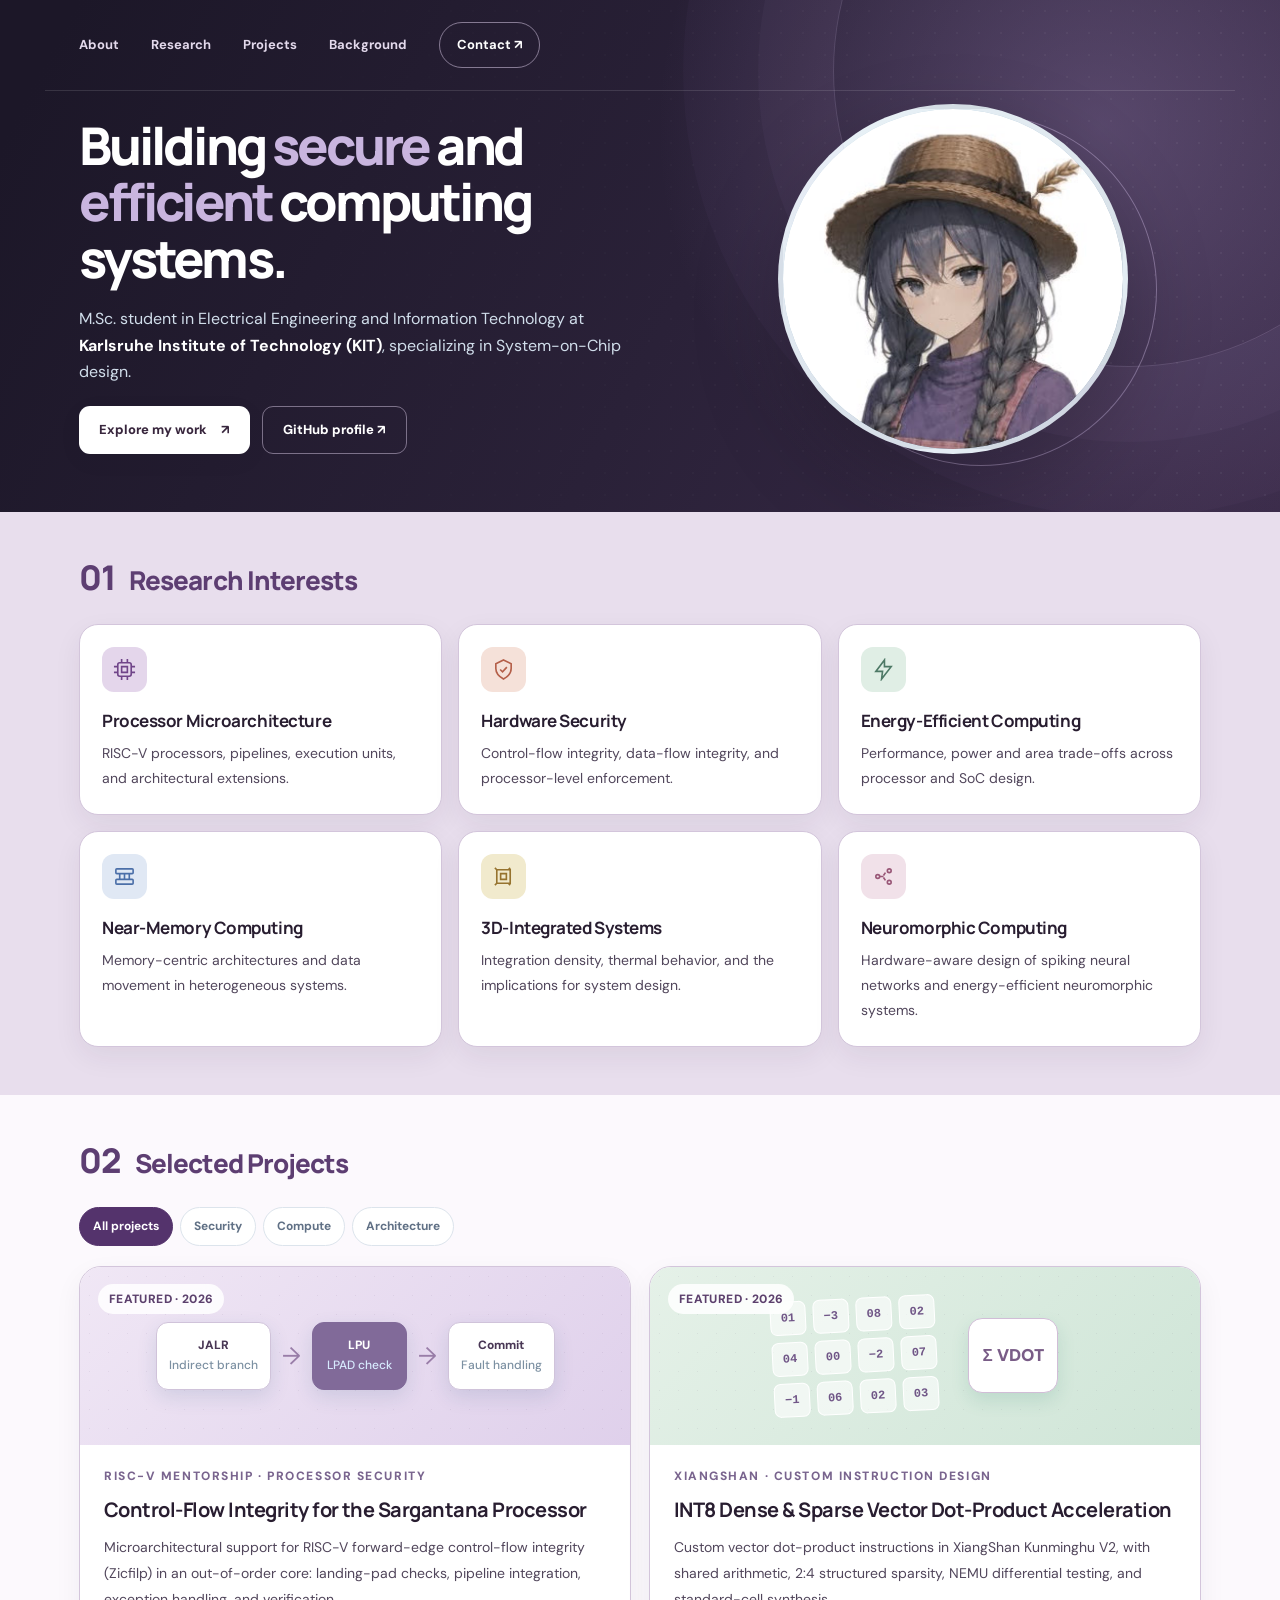
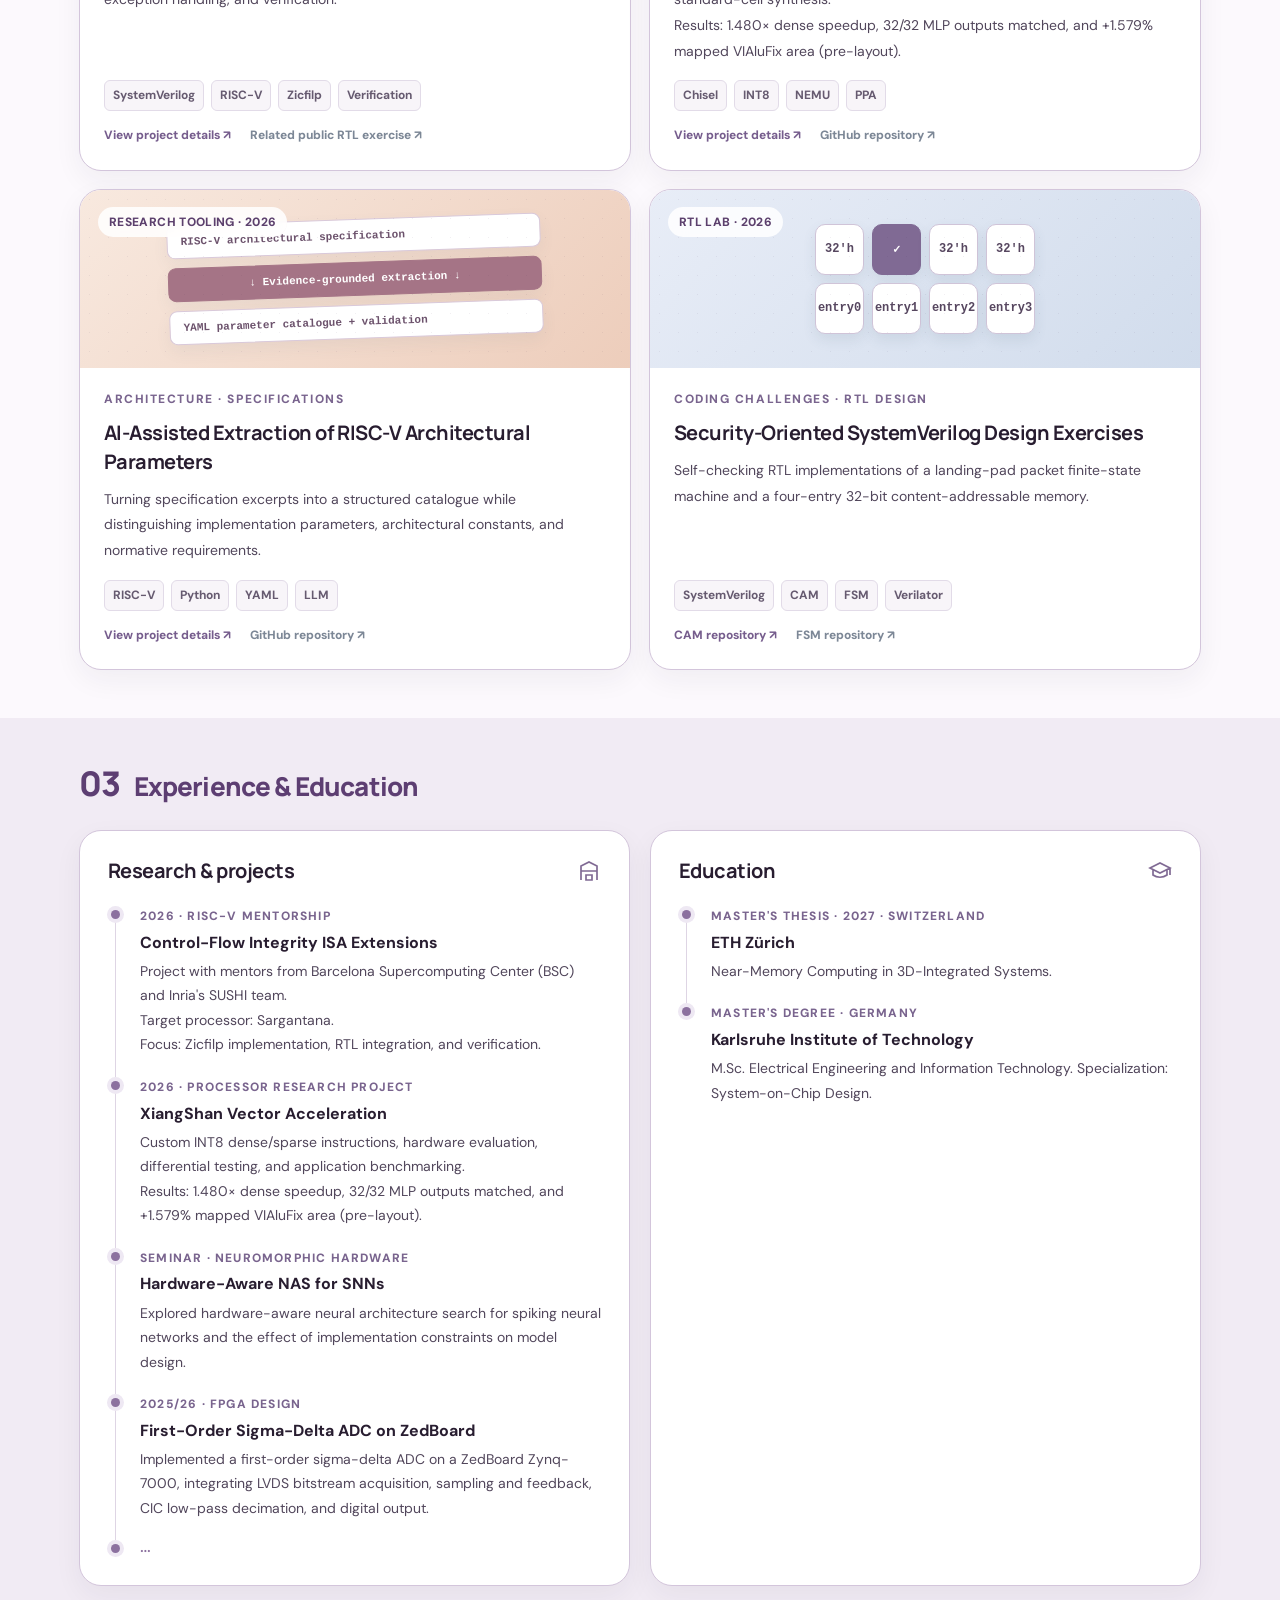
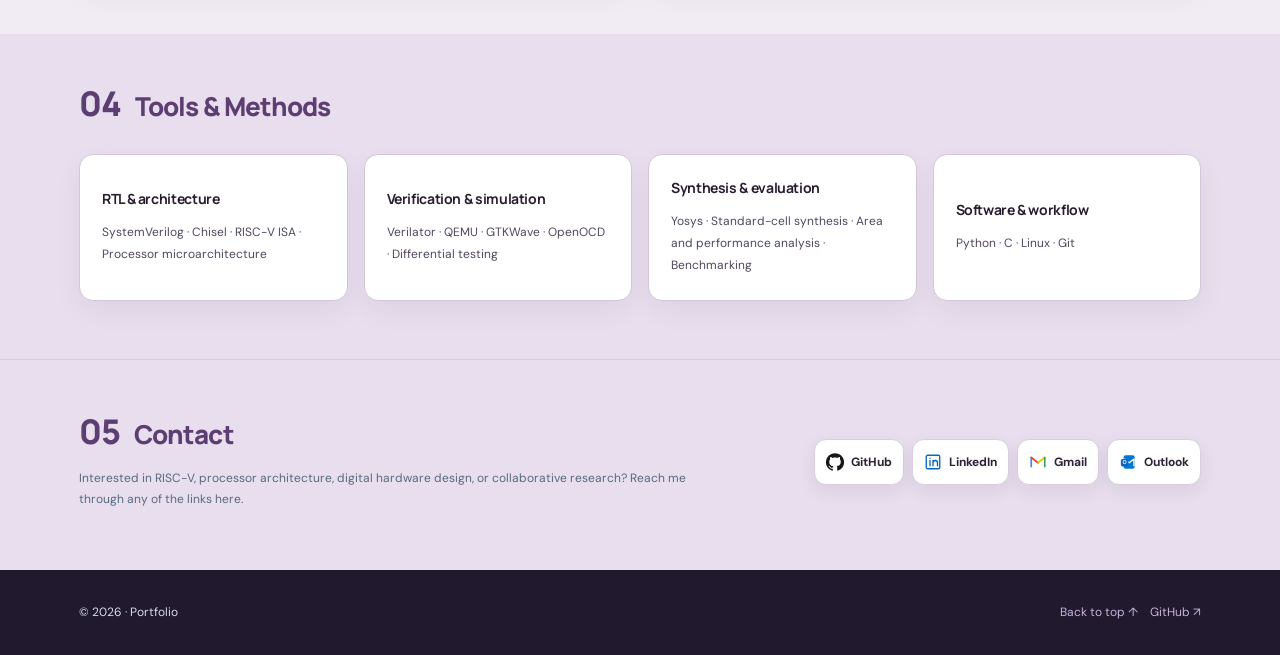
==== commit 089cd37c: "Remove full name from portfolio" ====
--- a/index.html
+++ b/index.html
@@ -6,7 +6,7 @@
   <meta name="theme-color" content="#21192e">
   <meta name="description" content="Ruijue Luo · M.Sc. Electrical Engineering and Information Technology at KIT. RISC-V processor architecture, RTL design, computer architecture, and hardware security.">
   <meta property="og:type" content="website">
-  <meta property="og:title" content="Ruijue Luo — Computer Architecture & Digital Hardware">
+  <meta property="og:title" content="Computer Architecture & Digital Hardware">
   <meta property="og:description" content="Research, hardware projects, and experience at the intersection of computer architecture and RTL design.">
   <title>Ruijue Luo — Computer Architecture & Digital Hardware</title>
   <style>
@@ -233,7 +233,7 @@
         <div class="portrait-area">
           <div class="portrait-wrap">
             <div class="portrait-design" aria-hidden="true"><span>RL</span></div>
-            <img src="profile.jpg" alt="Portrait of Ruijue Luo" id="portrait" style="display:none" onload="this.style.display='block';document.getElementById('photoNote').hidden=true" onerror="this.remove()">
+            <img src="profile.jpg" alt="Profile portrait" id="portrait" style="display:none" onload="this.style.display='block';document.getElementById('photoNote').hidden=true" onerror="this.remove()">
             <div class="portrait-note" id="photoNote">PERSONAL PHOTO · ADD PROFILE.JPG</div>
           </div>
         </div>
@@ -293,7 +293,7 @@
 
     <section class="contact" id="contact"><div class="container contact-inner"><div><h2 class="section-label"><span class="section-number">05</span><span class="section-label-name">Contact</span></h2><p>Interested in RISC-V, processor architecture, digital hardware design, or collaborative research? Reach me through any of the links here.</p></div><nav class="contact-links" aria-label="Contact links"><a class="social-link" href="https://github.com/Jade0x13157A6" target="_blank" rel="noopener noreferrer" aria-label="GitHub profile"><svg viewBox="0 0 24 24" aria-hidden="true"><path d="M12 .297a12 12 0 0 0-3.79 23.4c.6.111.82-.261.82-.577v-2.234c-3.338.726-4.043-1.416-4.043-1.416-.546-1.387-1.333-1.756-1.333-1.756-1.09-.745.083-.73.083-.73 1.205.084 1.84 1.237 1.84 1.237 1.07 1.834 2.807 1.304 3.492.997.107-.776.419-1.305.762-1.605-2.665-.305-5.467-1.332-5.467-5.93 0-1.31.468-2.381 1.236-3.221-.124-.303-.536-1.524.117-3.176 0 0 1.008-.323 3.301 1.23.957-.266 1.983-.399 3.003-.404 1.02.005 2.046.138 3.006.404 2.291-1.553 3.297-1.23 3.297-1.23.655 1.652.243 2.873.12 3.176.77.84 1.235 1.911 1.235 3.221 0 4.61-2.807 5.622-5.479 5.921.43.372.823 1.102.823 2.222v3.293c0 .319.216.694.825.576A12.001 12.001 0 0 0 12 .297z" fill="#181717" stroke="none"/></svg><span>GitHub</span></a><a class="social-link" href="https://www.linkedin.com/in/ruijue-l-004aa53ba/" target="_blank" rel="noopener noreferrer" aria-label="LinkedIn profile"><svg viewBox="0 0 24 24" aria-hidden="true"><rect x="3" y="3" width="18" height="18" rx="2"/><path d="M8 10v7M8 7h.01M12 17v-4a3 3 0 0 1 6 0v4M12 10v7"/></svg><span>LinkedIn</span></a><a class="social-link" href="mailto:ruijueluo@gmail.com" aria-label="Email via Gmail" title="ruijueluo@gmail.com"><svg viewBox="0 0 24 24" aria-hidden="true"><path d="M3 18V6" fill="none" stroke="#4285F4" stroke-width="2.3" stroke-linecap="round"/><path d="m3 6 9 7" fill="none" stroke="#EA4335" stroke-width="2.3" stroke-linecap="round"/><path d="m12 13 9-7" fill="none" stroke="#FBBC04" stroke-width="2.3" stroke-linecap="round"/><path d="M21 6v12" fill="none" stroke="#34A853" stroke-width="2.3" stroke-linecap="round"/></svg><span>Gmail</span></a><a class="social-link" href="mailto:ruijueluo@outlook.com" aria-label="Email via Outlook" title="ruijueluo@outlook.com"><svg viewBox="0 0 24 24" aria-hidden="true"><rect x="6" y="3" width="15" height="18" rx="3" fill="#0078D4" stroke="none"/><path d="m7 8 6.5 5L20 8v9" fill="none" stroke="#fff" stroke-width="1.8" stroke-linecap="round" stroke-linejoin="round"/><rect x="2.5" y="8" width="10" height="10" rx="2.2" fill="#0A66C2" stroke="none"/><text x="7.5" y="15.2" text-anchor="middle" font-family="Arial,sans-serif" font-size="7.2" font-weight="700" fill="#fff" stroke="none">O</text></svg><span>Outlook</span></a></nav></div></section>
   </main>
-  <footer class="footer"><div class="container footer-inner"><span>© <span id="year">2026</span> Ruijue Luo · Built for GitHub Pages</span><div><a href="#about">Back to top ↑</a>&nbsp;&nbsp;&nbsp; <a href="https://github.com/Jade0x13157A6" target="_blank" rel="noopener noreferrer">GitHub ↗</a></div></div></footer>
+  <footer class="footer"><div class="container footer-inner"><span>© <span id="year">2026</span> · Portfolio</span><div><a href="#about">Back to top ↑</a>&nbsp;&nbsp;&nbsp; <a href="https://github.com/Jade0x13157A6" target="_blank" rel="noopener noreferrer">GitHub ↗</a></div></div></footer>
 
   <div class="project-modal" id="projectModal" aria-hidden="true"><div class="modal-content" role="dialog" aria-modal="true" aria-label="Project details"><button class="modal-close" type="button" id="modalClose" aria-label="Close project details">×</button><div id="modalBody"></div></div></div>
   <script>
